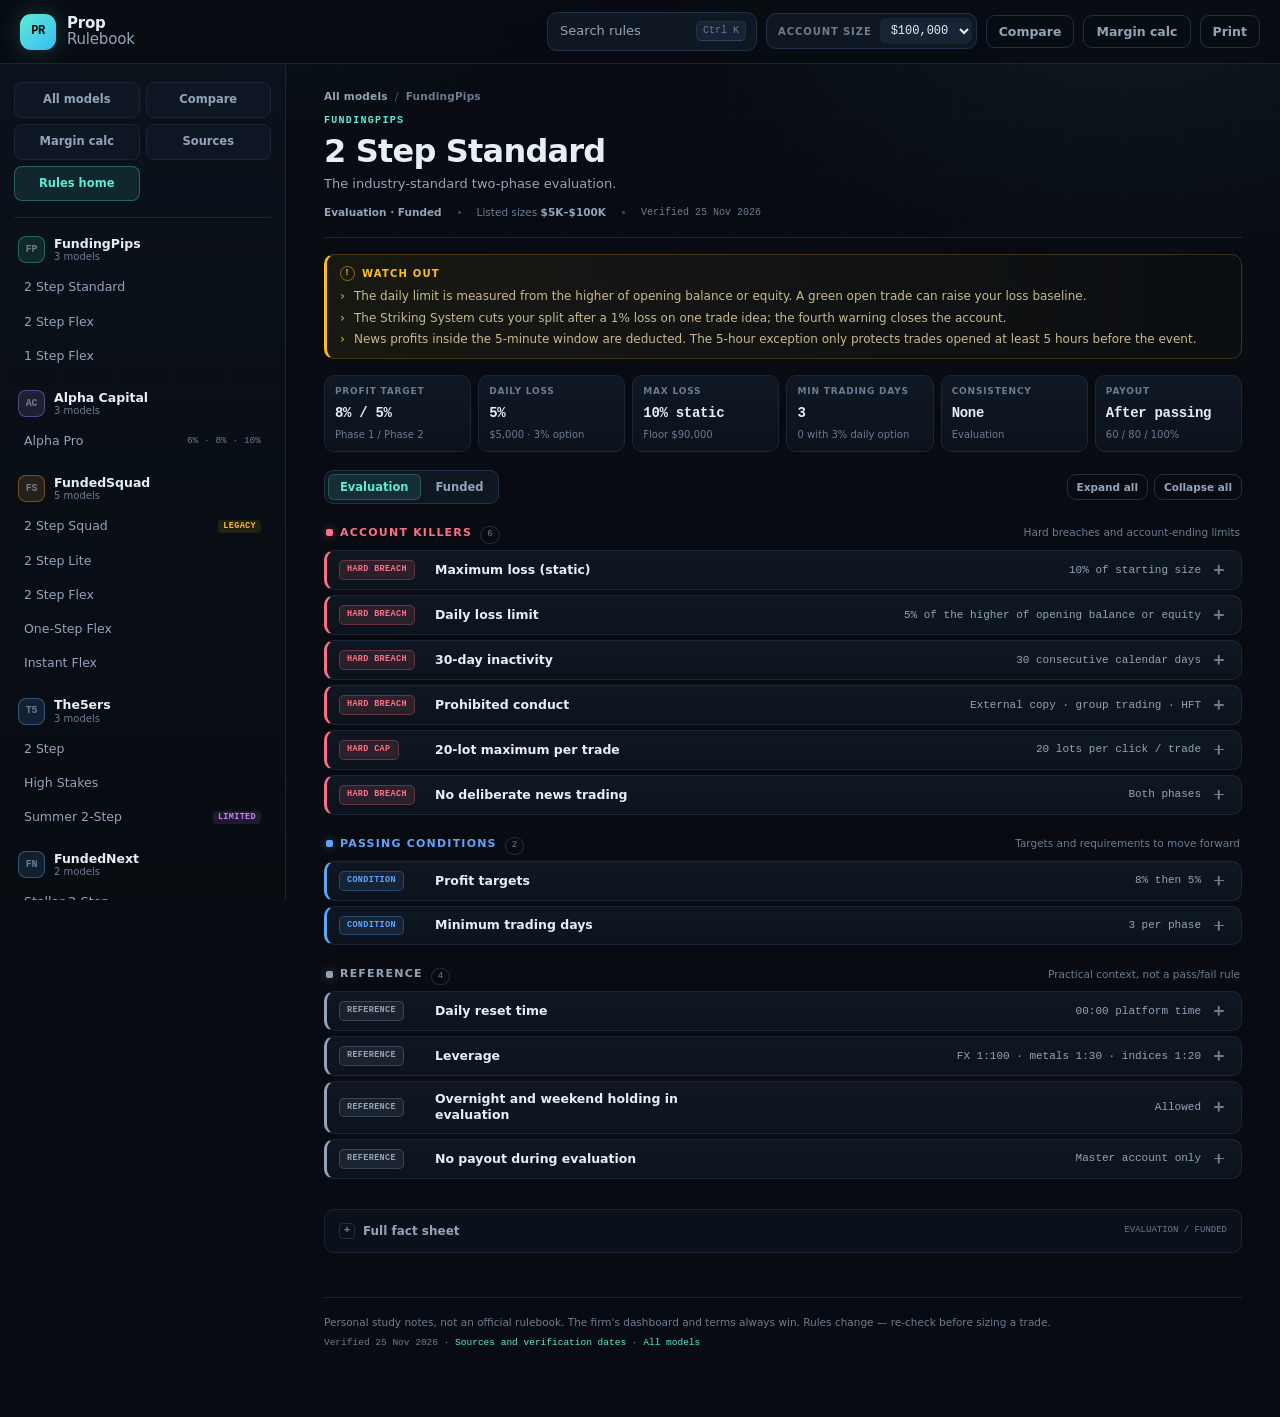
==== index.html @ b7748e19 "Refresh Prop Rulebook to $100K/$200K with execution guardrails" ====
<!DOCTYPE html>
<html lang="en">
<head>
  <meta charset="UTF-8">
  <meta name="viewport" content="width=device-width, initial-scale=1.0">
  <meta name="description" content="Prop Rulebook — a personal, source-linked summary of the rules that matter for $100K and $200K accounts at FundedNext, GOAT Funded, The5ers, Funded Elite, FundingPips, Alpha Capital, FundedSquad and AquaFunded.">
  <meta name="color-scheme" content="dark">
  <meta name="theme-color" content="#080c12">
  <title>Prop Rulebook</title>
  <link rel="stylesheet" href="styles.css">
</head>
<body>
  <a class="skip-link" href="#view">Skip to content</a>

  <header class="topbar">
    <a class="brand" href="#/" aria-label="Prop Rulebook — rules home">
      <span class="brand-mark" aria-hidden="true">PR</span>
      <span class="brand-text"><strong>Prop</strong><span>Rulebook</span></span>
    </a>

    <div class="topbar-actions">
      <button id="search-open" class="search-trigger" type="button" aria-label="Search all rules">
        <span class="search-trigger-label">Search rules</span>
        <kbd>Ctrl K</kbd>
      </button>

      <label class="size-picker" for="size-select">
        <span>Account size</span>
        <select id="size-select" aria-label="Example account size"></select>
      </label>

      <a class="btn btn-ghost compare-link" href="#/compare">Compare</a>
      <a class="btn btn-ghost calc-link" href="#/calc">Margin calc</a>
      <button id="print-btn" class="btn btn-ghost" type="button">Print</button>
      <button id="menu-btn" class="btn btn-icon menu-btn" type="button" aria-label="Open menu" aria-expanded="false" aria-controls="sidebar">☰</button>
    </div>
  </header>

  <div class="layout">
    <aside id="sidebar" class="sidebar" aria-label="Firms and models">
      <nav id="firm-nav" class="firm-nav"></nav>
      <div class="sidebar-footer">
        <p><strong>Personal notes.</strong> Not an official rulebook. Always confirm in your dashboard.</p>
        <p class="sidebar-meta">Verified <span data-verified>25 Nov 2026</span></p>
        <a href="#/sources">Sources &amp; verification dates →</a>
      </div>
    </aside>
    <div id="sidebar-backdrop" class="sidebar-backdrop" hidden></div>

    <main id="view" class="view" tabindex="-1">
      <noscript>
        <div class="notice">This site needs JavaScript to switch between rule pages. The data is in <code>data/</code> if you prefer to read it directly.</div>
      </noscript>
    </main>
  </div>

  <div id="search-overlay" class="search-overlay" hidden>
    <div class="search-panel" role="dialog" aria-modal="true" aria-labelledby="search-title">
      <div class="search-head">
        <div>
          <p class="eyebrow">Everything, one search</p>
          <h2 id="search-title">Search rules</h2>
        </div>
        <button id="search-close" class="btn btn-icon" type="button" aria-label="Close search">×</button>
      </div>
      <input id="search-input" class="search-input" type="search" placeholder="Try “news”, “daily loss”, “consistency”…" autocomplete="off" spellcheck="false">
      <div id="search-results" class="search-results" aria-live="polite"></div>
      <div class="search-foot">
        <span><kbd>↑</kbd><kbd>↓</kbd> move</span>
        <span><kbd>Enter</kbd> open</span>
        <span><kbd>Esc</kbd> close</span>
      </div>
    </div>
  </div>

  <div id="toast" class="toast" role="status" aria-live="polite"></div>

  <script src="data/core.js"></script>
  <script src="data/fundingpips.js"></script>
  <script src="data/alpha.js"></script>
  <script src="data/fundedsquad.js"></script>
  <script src="data/the5ers.js"></script>
  <script src="data/fundednext.js"></script>
  <script src="data/goatfunded.js"></script>
  <script src="data/fundedelite.js"></script>
  <script src="data/aquafunded.js"></script>
  <script src="data/rules.js"></script>
  <script src="app.js"></script>
</body>
</html>
---- styles.css ----
/* Prop Rulebook — dark trading-dashboard styling.
   No external fonts or assets; works from file://. */

:root {
  color-scheme: dark;
  --bg: #080c12;
  --bg-soft: #0b111a;
  --panel: #0f1723;
  --panel-2: #131d2c;
  --panel-3: #182436;
  --line: #223147;
  --line-soft: #1a2637;
  --text: #e7eef8;
  --muted: #93a4ba;
  --dim: #6b7c93;
  --accent: #5eead4;
  --accent-2: #38bdf8;
  --accent-soft: rgba(94, 234, 212, 0.1);
  --red: #fb7185;
  --red-soft: rgba(251, 113, 133, 0.12);
  --amber: #fbbf24;
  --amber-soft: rgba(251, 191, 36, 0.1);
  --blue: #60a5fa;
  --blue-soft: rgba(96, 165, 250, 0.11);
  --purple: #c084fc;
  --purple-soft: rgba(192, 132, 252, 0.12);
  --slate: #94a3b8;
  --slate-soft: rgba(148, 163, 184, 0.1);
  --radius: 14px;
  --radius-sm: 9px;
  --shadow: 0 18px 44px rgba(0, 0, 0, 0.38);
  --sidebar-w: 286px;
  --topbar-h: 64px;
  --mono: ui-monospace, SFMono-Regular, "SF Mono", Menlo, Consolas, "Liberation Mono", monospace;
  --sans: ui-sans-serif, system-ui, -apple-system, BlinkMacSystemFont, "Segoe UI", Roboto, "Helvetica Neue", Arial, sans-serif;
}

*,
*::before,
*::after {
  box-sizing: border-box;
}

html {
  scroll-behavior: smooth;
  scroll-padding-top: calc(var(--topbar-h) + 18px);
}

body {
  margin: 0;
  min-height: 100vh;
  background:
    radial-gradient(900px 500px at 12% -10%, rgba(56, 189, 248, 0.08), transparent 60%),
    radial-gradient(800px 460px at 88% 0%, rgba(94, 234, 212, 0.06), transparent 58%),
    var(--bg);
  color: var(--text);
  font-family: var(--sans);
  font-size: 15px;
  line-height: 1.55;
  -webkit-font-smoothing: antialiased;
  text-rendering: optimizeLegibility;
}

body::before {
  content: "";
  position: fixed;
  inset: 0;
  z-index: -1;
  pointer-events: none;
  background-image:
    linear-gradient(rgba(148, 163, 184, 0.035) 1px, transparent 1px),
    linear-gradient(90deg, rgba(148, 163, 184, 0.035) 1px, transparent 1px);
  background-size: 56px 56px;
  mask-image: linear-gradient(to bottom, rgba(0, 0, 0, 0.8), transparent 70%);
}

body.nav-open,
body.search-open {
  overflow: hidden;
}

a {
  color: var(--accent);
  text-decoration: none;
}

a:hover {
  text-decoration: underline;
  text-underline-offset: 3px;
}

button,
input,
select {
  font: inherit;
  color: inherit;
}

button {
  cursor: pointer;
}

button:disabled {
  cursor: not-allowed;
  opacity: 0.5;
}

:focus-visible {
  outline: 2px solid var(--accent);
  outline-offset: 2px;
}

::selection {
  background: rgba(94, 234, 212, 0.28);
  color: #fff;
}

[hidden] {
  display: none !important;
}

.skip-link {
  position: fixed;
  top: 10px;
  left: 10px;
  z-index: 200;
  padding: 8px 12px;
  border-radius: 8px;
  background: var(--accent);
  color: #04110f;
  font-weight: 700;
  transform: translateY(-150%);
  transition: transform 0.15s ease;
}

.skip-link:focus {
  transform: translateY(0);
}

/* ------------------------------------------------------------------ */
/* Top bar                                                             */
/* ------------------------------------------------------------------ */

.topbar {
  position: sticky;
  top: 0;
  z-index: 50;
  display: flex;
  align-items: center;
  justify-content: space-between;
  gap: 18px;
  min-height: var(--topbar-h);
  padding: 10px 20px;
  border-bottom: 1px solid var(--line-soft);
  background: rgba(8, 12, 18, 0.86);
  backdrop-filter: blur(16px);
}

.brand {
  display: inline-flex;
  align-items: center;
  gap: 11px;
  color: var(--text);
  text-decoration: none;
  flex: 0 0 auto;
}

.brand:hover {
  text-decoration: none;
}

.brand-mark {
  display: grid;
  place-items: center;
  width: 36px;
  height: 36px;
  border-radius: 11px;
  background: linear-gradient(135deg, var(--accent), var(--accent-2));
  color: #04110f;
  font-family: var(--mono);
  font-size: 12px;
  font-weight: 800;
  letter-spacing: -0.5px;
  box-shadow: 0 0 24px rgba(94, 234, 212, 0.22);
}

.brand-text {
  display: flex;
  flex-direction: column;
  line-height: 1.05;
  font-size: 15px;
  letter-spacing: -0.2px;
}

.brand-text strong {
  font-weight: 750;
}

.brand-text span {
  color: var(--muted);
  font-weight: 500;
}

.topbar-actions {
  display: flex;
  align-items: center;
  justify-content: flex-end;
  gap: 9px;
  min-width: 0;
}

.search-trigger {
  display: inline-flex;
  align-items: center;
  gap: 22px;
  min-width: 210px;
  padding: 8px 10px 8px 12px;
  border: 1px solid var(--line);
  border-radius: 10px;
  background: var(--panel);
  color: var(--muted);
  font-size: 13px;
  text-align: left;
  transition: border-color 0.15s ease, background 0.15s ease;
}

.search-trigger:hover {
  border-color: #31445f;
  background: var(--panel-2);
}

.search-trigger-label {
  flex: 1;
}

kbd {
  display: inline-block;
  padding: 2px 6px;
  border: 1px solid var(--line);
  border-bottom-color: #30425a;
  border-radius: 5px;
  background: var(--panel-3);
  color: var(--dim);
  font-family: var(--mono);
  font-size: 10px;
  line-height: 1.4;
  white-space: nowrap;
}

.size-picker {
  display: inline-flex;
  align-items: center;
  gap: 8px;
  padding: 4px 4px 4px 11px;
  border: 1px solid var(--line);
  border-radius: 10px;
  background: var(--panel);
}

.size-picker > span {
  color: var(--dim);
  font-size: 10px;
  font-weight: 650;
  letter-spacing: 0.09em;
  text-transform: uppercase;
  white-space: nowrap;
}

.size-picker select {
  min-width: 92px;
  padding: 5px 7px;
  border: 0;
  border-radius: 7px;
  background: var(--panel-3);
  color: var(--text);
  font-family: var(--mono);
  font-size: 12px;
  cursor: pointer;
}

.size-picker select:focus-visible {
  outline-offset: 1px;
}

.btn {
  display: inline-flex;
  align-items: center;
  justify-content: center;
  gap: 6px;
  padding: 8px 12px;
  border: 1px solid transparent;
  border-radius: 9px;
  background: var(--panel-3);
  color: var(--text);
  font-size: 12.5px;
  font-weight: 600;
  line-height: 1.2;
  text-decoration: none;
  transition: background 0.15s ease, border-color 0.15s ease, color 0.15s ease;
}

.btn:hover {
  background: #1e2c40;
  text-decoration: none;
}

.btn-ghost {
  border-color: var(--line);
  background: transparent;
  color: var(--muted);
}

.btn-ghost:hover {
  border-color: #31445f;
  background: var(--panel);
  color: var(--text);
}

.btn-icon {
  width: 34px;
  height: 34px;
  padding: 0;
  border-color: var(--line);
  background: transparent;
  color: var(--muted);
  font-size: 18px;
}

.btn-icon:hover {
  background: var(--panel);
  color: var(--text);
}

.menu-btn {
  display: none;
}

/* ------------------------------------------------------------------ */
/* Layout and sidebar                                                  */
/* ------------------------------------------------------------------ */

.layout {
  display: grid;
  grid-template-columns: var(--sidebar-w) minmax(0, 1fr);
  align-items: start;
}

.sidebar {
  position: sticky;
  top: var(--topbar-h);
  height: calc(100vh - var(--topbar-h));
  overflow-y: auto;
  padding: 18px 14px 26px;
  border-right: 1px solid var(--line-soft);
  background: linear-gradient(180deg, rgba(13, 20, 30, 0.75), rgba(8, 12, 18, 0.4));
  scrollbar-width: thin;
  scrollbar-color: #2a3a50 transparent;
}

.sidebar::-webkit-scrollbar {
  width: 8px;
}

.sidebar::-webkit-scrollbar-thumb {
  border-radius: 8px;
  background: #2a3a50;
}

.firm-nav {
  display: flex;
  flex-direction: column;
  gap: 18px;
}

.nav-secondary {
  display: grid;
  grid-template-columns: 1fr 1fr;
  gap: 6px;
  padding-bottom: 16px;
  border-bottom: 1px solid var(--line-soft);
}

.nav-secondary a {
  padding: 8px 9px;
  border: 1px solid var(--line-soft);
  border-radius: 8px;
  background: rgba(19, 29, 44, 0.55);
  color: var(--muted);
  font-size: 11.5px;
  font-weight: 600;
  text-align: center;
  text-decoration: none;
}

.nav-secondary a:hover,
.nav-secondary a.is-active {
  border-color: rgba(94, 234, 212, 0.3);
  background: var(--accent-soft);
  color: var(--accent);
}

.nav-firm-head {
  display: flex;
  align-items: center;
  gap: 9px;
  padding: 0 4px 8px;
}

.nav-firm-mark {
  display: grid;
  place-items: center;
  width: 27px;
  height: 27px;
  border: 1px solid color-mix(in srgb, var(--firm) 40%, transparent);
  border-radius: 8px;
  background: color-mix(in srgb, var(--firm) 13%, transparent);
  color: var(--firm);
  font-family: var(--mono);
  font-size: 9px;
  font-weight: 800;
  letter-spacing: -0.3px;
  flex: 0 0 auto;
}

.nav-firm-head > div {
  display: flex;
  flex-direction: column;
  min-width: 0;
  line-height: 1.15;
}

.nav-firm-head strong {
  font-size: 12.5px;
  font-weight: 700;
}

.nav-firm-head span {
  color: var(--dim);
  font-size: 10px;
}

.nav-models {
  display: flex;
  flex-direction: column;
  gap: 2px;
}

.nav-model {
  display: flex;
  align-items: center;
  justify-content: space-between;
  gap: 8px;
  padding: 7px 9px;
  border: 1px solid transparent;
  border-radius: 8px;
  color: var(--muted);
  font-size: 12.5px;
  line-height: 1.3;
  text-decoration: none;
}

.nav-model:hover {
  background: rgba(24, 36, 54, 0.65);
  color: var(--text);
  text-decoration: none;
}

.nav-model.is-active {
  border-color: rgba(94, 234, 212, 0.24);
  background: linear-gradient(90deg, rgba(94, 234, 212, 0.13), rgba(94, 234, 212, 0.03));
  color: var(--accent);
  font-weight: 650;
}

.nav-model-label {
  min-width: 0;
  overflow: hidden;
  text-overflow: ellipsis;
  white-space: nowrap;
}

.nav-model-meta {
  color: var(--dim);
  font-family: var(--mono);
  font-size: 9.5px;
  white-space: nowrap;
}

.nav-model.is-active .nav-model-meta {
  color: rgba(94, 234, 212, 0.65);
}

.nav-badge {
  display: inline-block;
  padding: 1px 5px;
  border-radius: 4px;
  background: var(--purple-soft);
  color: var(--purple);
  font-size: 8.5px;
  font-weight: 700;
  letter-spacing: 0.04em;
  text-transform: uppercase;
  vertical-align: 1px;
}

.nav-badge.is-legacy {
  background: var(--amber-soft);
  color: var(--amber);
}

.sidebar-footer {
  margin-top: 24px;
  padding: 14px 4px 0;
  border-top: 1px solid var(--line-soft);
  color: var(--dim);
  font-size: 10.5px;
  line-height: 1.5;
}

.sidebar-footer p {
  margin: 0 0 9px;
}

.sidebar-footer strong {
  color: var(--muted);
}

.sidebar-footer a {
  color: var(--accent);
  font-size: 10.5px;
}

.sidebar-meta {
  font-family: var(--mono);
  font-size: 9.5px;
  color: #5c6c82;
}

.sidebar-backdrop {
  position: fixed;
  inset: 0;
  z-index: 70;
  background: rgba(3, 6, 10, 0.66);
  backdrop-filter: blur(3px);
}

/* ------------------------------------------------------------------ */
/* Main view                                                           */
/* ------------------------------------------------------------------ */

.view {
  min-width: 0;
  max-width: 1200px;
  margin: 0 auto;
  padding: 24px 30px 60px;
}

.page-head {
  position: relative;
  padding-bottom: 16px;
  border-bottom: 1px solid var(--line-soft);
}

.crumbs {
  display: flex;
  align-items: center;
  gap: 7px;
  margin-bottom: 9px;
  color: var(--dim);
  font-size: 10.5px;
  font-weight: 600;
  letter-spacing: 0.02em;
}

.crumbs a {
  color: var(--muted);
}

.crumbs a:hover {
  color: var(--accent);
}

.crumbs .sep {
  color: #3d4e64;
}

.eyebrow {
  margin: 0 0 5px;
  color: var(--accent);
  font-family: var(--mono);
  font-size: 10px;
  font-weight: 700;
  letter-spacing: 0.13em;
  text-transform: uppercase;
}

.title-row {
  display: flex;
  align-items: flex-start;
  justify-content: space-between;
  gap: 20px;
}

.page-head h1 {
  margin: 0;
  font-size: clamp(24px, 2.7vw, 32px);
  font-weight: 760;
  letter-spacing: -0.8px;
  line-height: 1.08;
}

.tagline {
  max-width: 70ch;
  margin: 6px 0 0;
  color: var(--muted);
  font-size: 13px;
}

.badges {
  display: flex;
  flex-wrap: wrap;
  justify-content: flex-end;
  gap: 6px;
  padding-top: 6px;
}

.badge {
  display: inline-flex;
  align-items: center;
  gap: 4px;
  padding: 4px 8px;
  border: 1px solid var(--line);
  border-radius: 999px;
  background: var(--panel);
  color: var(--muted);
  font-family: var(--mono);
  font-size: 9.5px;
  font-weight: 700;
  letter-spacing: 0.06em;
  text-transform: uppercase;
  white-space: nowrap;
}

.badge-legacy {
  border-color: rgba(251, 191, 36, 0.3);
  background: var(--amber-soft);
  color: var(--amber);
}

.badge-limited {
  border-color: rgba(192, 132, 252, 0.32);
  background: var(--purple-soft);
  color: var(--purple);
}

.badge-date {
  border-color: rgba(96, 165, 250, 0.32);
  background: var(--blue-soft);
  color: var(--blue);
}

.meta-line {
  display: flex;
  flex-wrap: wrap;
  align-items: center;
  gap: 8px 16px;
  margin-top: 10px;
  color: var(--dim);
  font-size: 10.5px;
}

.meta-line strong {
  color: var(--muted);
  font-weight: 600;
}

.meta-line .dot {
  width: 3px;
  height: 3px;
  border-radius: 50%;
  background: #3d4e64;
}

.meta-line .verified {
  font-family: var(--mono);
  font-size: 10px;
}

.variants {
  display: flex;
  flex-wrap: wrap;
  align-items: center;
  gap: 6px;
  margin-top: 16px;
}

.variants-label {
  margin-right: 3px;
  color: var(--dim);
  font-size: 10px;
  font-weight: 650;
  letter-spacing: 0.08em;
  text-transform: uppercase;
}

.variant-tab {
  padding: 5px 11px;
  border: 1px solid var(--line);
  border-radius: 7px;
  background: var(--panel);
  color: var(--muted);
  font-family: var(--mono);
  font-size: 11px;
  font-weight: 700;
  text-decoration: none;
}

.variant-tab:hover {
  border-color: #31445f;
  color: var(--text);
  text-decoration: none;
}

.variant-tab.is-active {
  border-color: rgba(94, 234, 212, 0.4);
  background: var(--accent-soft);
  color: var(--accent);
}

.notice {
  margin: 16px 0 0;
  padding: 10px 13px;
  border: 1px solid var(--line);
  border-left: 3px solid var(--accent-2);
  border-radius: 8px;
  background: rgba(56, 189, 248, 0.06);
  color: var(--muted);
  font-size: 12px;
}

.notice-warn {
  border-left-color: var(--amber);
  background: rgba(251, 191, 36, 0.06);
}

.notice strong {
  color: var(--text);
}

/* Watch-out panel */

.watchout {
  margin: 16px 0 0;
  padding: 11px 13px 10px;
  border: 1px solid rgba(251, 191, 36, 0.18);
  border-left: 3px solid var(--amber);
  border-radius: 10px;
  background: linear-gradient(90deg, rgba(251, 191, 36, 0.07), rgba(251, 191, 36, 0.015));
}

.watchout h2 {
  display: flex;
  align-items: center;
  gap: 7px;
  margin: 0 0 7px;
  color: var(--amber);
  font-size: 10px;
  font-weight: 750;
  letter-spacing: 0.12em;
  text-transform: uppercase;
}

.watchout h2::before {
  content: "!";
  display: grid;
  place-items: center;
  width: 15px;
  height: 15px;
  border: 1px solid rgba(251, 191, 36, 0.5);
  border-radius: 50%;
  font-family: var(--mono);
  font-size: 9px;
}

.watchout ul {
  display: grid;
  gap: 4px;
  margin: 0;
  padding: 0;
  list-style: none;
}

.watchout li {
  position: relative;
  padding-left: 14px;
  color: #c8b98f;
  font-size: 12px;
  line-height: 1.45;
}

.watchout li::before {
  content: "›";
  position: absolute;
  left: 0;
  color: rgba(251, 191, 36, 0.7);
  font-weight: 700;
}

/* Snapshot */

.snapshot {
  display: grid;
  grid-template-columns: repeat(6, minmax(0, 1fr));
  gap: 7px;
  margin: 16px 0 0;
}

.stat {
  min-width: 0;
  padding: 9px 10px;
  border: 1px solid var(--line-soft);
  border-radius: 10px;
  background: linear-gradient(180deg, rgba(19, 29, 44, 0.72), rgba(15, 23, 35, 0.62));
}

.stat-label {
  display: block;
  margin-bottom: 4px;
  color: var(--dim);
  font-size: 9px;
  font-weight: 700;
  letter-spacing: 0.09em;
  text-transform: uppercase;
}

.stat-value {
  display: block;
  overflow: hidden;
  color: var(--text);
  font-family: var(--mono);
  font-size: 14px;
  font-weight: 700;
  letter-spacing: -0.3px;
  text-overflow: ellipsis;
  white-space: nowrap;
}

.stat-sub {
  display: block;
  margin-top: 3px;
  overflow: hidden;
  color: var(--dim);
  font-size: 10px;
  line-height: 1.35;
  text-overflow: ellipsis;
  white-space: nowrap;
}

/* Toolbar and rules */

.toolbar {
  display: flex;
  flex-wrap: wrap;
  align-items: center;
  justify-content: space-between;
  gap: 10px;
  margin: 18px 0 2px;
}

.segmented {
  display: inline-flex;
  gap: 3px;
  padding: 3px;
  border: 1px solid var(--line);
  border-radius: 9px;
  background: var(--panel);
}

.segmented button {
  padding: 6px 12px;
  border: 0;
  border-radius: 6px;
  background: transparent;
  color: var(--muted);
  font-size: 11.5px;
  font-weight: 650;
  line-height: 1.3;
}

.segmented button:hover {
  color: var(--text);
}

.segmented button.is-active {
  background: var(--accent-soft);
  color: var(--accent);
  box-shadow: inset 0 0 0 1px rgba(94, 234, 212, 0.22);
}

.toolbar-actions {
  display: flex;
  align-items: center;
  gap: 6px;
}

.toolbar-actions .btn {
  padding: 6px 9px;
  font-size: 10.5px;
}

.rule-section {
  margin-top: 20px;
}

.section-head {
  display: flex;
  align-items: baseline;
  gap: 8px;
  margin-bottom: 6px;
  padding: 0 2px;
}

.section-head h2 {
  display: flex;
  align-items: center;
  gap: 7px;
  margin: 0;
  font-size: 11px;
  font-weight: 750;
  letter-spacing: 0.11em;
  text-transform: uppercase;
}

.section-head h2::before {
  content: "";
  width: 7px;
  height: 7px;
  border-radius: 2px;
  background: var(--section-color, var(--slate));
  box-shadow: 0 0 10px color-mix(in srgb, var(--section-color, var(--slate)) 45%, transparent);
}

.rule-section[data-group="killer"] {
  --section-color: var(--red);
}

.rule-section[data-group="blocker"] {
  --section-color: var(--amber);
}

.rule-section[data-group="pass"] {
  --section-color: var(--blue);
}

.rule-section[data-group="ref"] {
  --section-color: var(--slate);
}

.section-head h2 {
  color: var(--section-color, var(--slate));
}

.section-count {
  padding: 1px 6px;
  border: 1px solid var(--line);
  border-radius: 999px;
  color: var(--dim);
  font-family: var(--mono);
  font-size: 9px;
}

.section-note {
  margin: 0 0 0 auto;
  color: var(--dim);
  font-size: 10.5px;
}

.rules {
  display: grid;
  gap: 5px;
}

.rule {
  --sev: var(--slate);
  --sev-soft: var(--slate-soft);
  position: relative;
  scroll-margin-top: calc(var(--topbar-h) + 16px);
  border: 1px solid var(--line-soft);
  border-left: 3px solid var(--sev);
  border-radius: 10px;
  background: linear-gradient(180deg, rgba(16, 24, 36, 0.92), rgba(13, 20, 30, 0.9));
  overflow: hidden;
  transition: border-color 0.15s ease, background 0.15s ease;
}

.rule:hover {
  border-color: #2a3a50;
  border-left-color: var(--sev);
}

.rule.is-open {
  border-color: #2c3d55;
  background: var(--panel-2);
  box-shadow: 0 8px 26px rgba(0, 0, 0, 0.22);
}

.rule[data-sev="hard"] {
  --sev: var(--red);
  --sev-soft: var(--red-soft);
}

.rule[data-sev="soft"] {
  --sev: var(--amber);
  --sev-soft: var(--amber-soft);
}

.rule[data-sev="cond"] {
  --sev: var(--blue);
  --sev-soft: var(--blue-soft);
}

.rule[data-sev="limited"] {
  --sev: var(--purple);
  --sev-soft: var(--purple-soft);
}

.rule-head {
  display: grid;
  grid-template-columns: minmax(86px, auto) minmax(120px, 0.85fr) minmax(0, 1.5fr) 18px;
  align-items: center;
  gap: 10px;
  width: 100%;
  padding: 9px 12px;
  border: 0;
  background: transparent;
  text-align: left;
}

.rule-head:hover {
  background: rgba(255, 255, 255, 0.012);
}

.rule-severity {
  justify-self: start;
  padding: 3px 7px;
  border: 1px solid color-mix(in srgb, var(--sev) 28%, transparent);
  border-radius: 5px;
  background: var(--sev-soft);
  color: var(--sev);
  font-family: var(--mono);
  font-size: 8.5px;
  font-weight: 700;
  letter-spacing: 0.04em;
  line-height: 1.4;
  text-transform: uppercase;
  white-space: nowrap;
}

.rule-title {
  color: var(--text);
  font-size: 12.5px;
  font-weight: 620;
  line-height: 1.3;
}

.rule-value {
  color: var(--muted);
  font-family: var(--mono);
  font-size: 11px;
  line-height: 1.35;
  text-align: right;
}

.rule-chev {
  position: relative;
  width: 16px;
  height: 16px;
  color: var(--dim);
}

.rule-chev::before,
.rule-chev::after {
  content: "";
  position: absolute;
  top: 7px;
  left: 3px;
  width: 10px;
  height: 1.5px;
  border-radius: 2px;
  background: currentColor;
  transition: transform 0.16s ease;
}

.rule-chev::after {
  transform: rotate(90deg);
}

.rule.is-open .rule-chev::after {
  transform: rotate(0deg);
}

.rule.is-open .rule-chev {
  color: var(--accent);
}

.rule-body {
  display: none;
  padding: 0 13px 13px;
}

.rule.is-open .rule-body {
  display: block;
}

.rule-body > p {
  margin: 0 0 9px;
  color: #b9c6d8;
  font-size: 12px;
  line-height: 1.55;
}

.rule-grid {
  display: grid;
  grid-template-columns: 1fr 1fr;
  gap: 7px;
}

.detail {
  padding: 8px 10px;
  border: 1px solid var(--line-soft);
  border-radius: 7px;
  background: rgba(8, 12, 18, 0.35);
}

.detail-wide {
  grid-column: 1 / -1;
}

.detail > span {
  display: block;
  margin-bottom: 3px;
  color: var(--dim);
  font-size: 8.5px;
  font-weight: 750;
  letter-spacing: 0.1em;
  text-transform: uppercase;
}

.detail p {
  margin: 0;
  color: var(--muted);
  font-size: 11px;
  line-height: 1.5;
}

.detail code {
  font-family: var(--mono);
  font-size: 10.5px;
}

.rule-foot {
  display: flex;
  flex-wrap: wrap;
  align-items: center;
  justify-content: space-between;
  gap: 6px 14px;
  margin-top: 8px;
  padding-top: 8px;
  border-top: 1px dashed var(--line-soft);
  color: var(--dim);
  font-size: 9.5px;
}

.rule-foot a {
  color: var(--accent-2);
  font-size: 10px;
}

.rule-foot .verified {
  font-family: var(--mono);
  font-size: 9px;
}

.rule-flag {
  display: inline-block;
  margin-left: 5px;
  padding: 1px 5px;
  border: 1px solid rgba(96, 165, 250, 0.3);
  border-radius: 4px;
  background: var(--blue-soft);
  color: var(--blue);
  font-family: var(--mono);
  font-size: 8px;
  font-weight: 700;
  letter-spacing: 0.04em;
  text-transform: uppercase;
  vertical-align: 1px;
  white-space: nowrap;
}

/* Facts */

.facts {
  margin-top: 30px;
  border: 1px solid var(--line-soft);
  border-radius: 10px;
  background: rgba(15, 23, 35, 0.55);
}

.facts summary {
  display: flex;
  align-items: center;
  gap: 8px;
  padding: 12px 14px;
  color: var(--muted);
  font-size: 12px;
  font-weight: 650;
  cursor: pointer;
  list-style: none;
}

.facts summary::-webkit-details-marker {
  display: none;
}

.facts summary::before {
  content: "+";
  display: grid;
  place-items: center;
  width: 16px;
  height: 16px;
  border: 1px solid var(--line);
  border-radius: 4px;
  color: var(--dim);
  font-family: var(--mono);
  font-size: 11px;
  line-height: 1;
}

.facts[open] summary::before {
  content: "−";
}

.facts summary span {
  margin-left: auto;
  color: var(--dim);
  font-family: var(--mono);
  font-size: 9px;
  font-weight: 400;
  text-transform: uppercase;
}

.facts-body {
  padding: 0 14px 14px;
}

.facts-table {
  width: 100%;
  border-collapse: collapse;
  font-size: 11.5px;
}

.facts-table + h3 {
  margin-top: 16px;
}

.facts-table h3,
.facts-body h3 {
  margin: 16px 0 6px;
  color: var(--dim);
  font-size: 9px;
  font-weight: 750;
  letter-spacing: 0.1em;
  text-transform: uppercase;
}

.facts-table td {
  padding: 6px 8px;
  border-bottom: 1px solid var(--line-soft);
  vertical-align: top;
}

.facts-table td:first-child {
  width: 38%;
  color: var(--dim);
}

.facts-table td:last-child {
  color: var(--muted);
  font-family: var(--mono);
  font-size: 10.5px;
}

.facts-table tr:last-child td {
  border-bottom: 0;
}

/* Footer */

.site-foot {
  margin-top: 44px;
  padding-top: 16px;
  border-top: 1px solid var(--line-soft);
  color: var(--dim);
  font-size: 10.5px;
  line-height: 1.55;
}

.site-foot p {
  margin: 0 0 6px;
}

.site-foot strong {
  color: var(--muted);
}

.site-foot .foot-meta {
  font-family: var(--mono);
  font-size: 9.5px;
}

/* ------------------------------------------------------------------ */
/* Model index                                                         */
/* ------------------------------------------------------------------ */

.index-head {
  padding-bottom: 18px;
  border-bottom: 1px solid var(--line-soft);
}

.index-head h1 {
  margin: 0;
  font-size: clamp(26px, 3vw, 34px);
  font-weight: 760;
  letter-spacing: -0.7px;
}

.index-head p {
  max-width: 75ch;
  margin: 8px 0 0;
  color: var(--muted);
  font-size: 13.5px;
}

.index-firms {
  display: grid;
  gap: 26px;
  margin-top: 26px;
}

.index-firm {
  min-width: 0;
}

.index-firm-head {
  display: flex;
  align-items: center;
  gap: 10px;
  margin-bottom: 10px;
}

.index-firm-head .nav-firm-mark {
  width: 30px;
  height: 30px;
}

.index-firm-head h2 {
  margin: 0;
  font-size: 15px;
  font-weight: 700;
  letter-spacing: -0.2px;
}

.index-firm-head p {
  margin: 0;
  color: var(--dim);
  font-size: 11px;
}

.model-grid {
  display: grid;
  grid-template-columns: repeat(2, minmax(0, 1fr));
  gap: 8px;
}

.model-card {
  display: flex;
  flex-direction: column;
  gap: 8px;
  min-width: 0;
  padding: 14px 15px;
  border: 1px solid var(--line-soft);
  border-radius: 11px;
  background: linear-gradient(180deg, rgba(19, 29, 44, 0.68), rgba(13, 20, 30, 0.62));
  color: var(--text);
  transition: border-color 0.15s ease, background 0.15s ease, transform 0.15s ease;
}

.model-card:hover {
  border-color: #31445f;
  background: var(--panel-2);
  transform: translateY(-1px);
}

.model-card-link {
  display: flex;
  flex-direction: column;
  gap: 8px;
  min-width: 0;
  color: var(--text);
  text-decoration: none;
}

.model-card-link:hover {
  text-decoration: none;
}

.model-card-top {
  display: flex;
  align-items: flex-start;
  justify-content: space-between;
  gap: 10px;
}

.model-card h3 {
  margin: 0;
  font-size: 14px;
  font-weight: 680;
  letter-spacing: -0.2px;
}

.model-card .model-card-badges {
  display: flex;
  flex-wrap: wrap;
  gap: 4px;
  justify-content: flex-end;
}

.model-card .badge {
  padding: 2px 6px;
  font-size: 8px;
}

.model-card p {
  margin: 0;
  color: var(--muted);
  font-size: 11.5px;
  line-height: 1.45;
}

.model-card-meta {
  display: flex;
  flex-wrap: wrap;
  gap: 4px 12px;
  color: var(--dim);
  font-family: var(--mono);
  font-size: 9.5px;
}

.model-card-meta span::before {
  content: "· ";
  color: #3d4e64;
}

.model-card-meta span:first-child::before {
  content: "";
}

.model-variants {
  display: flex;
  flex-wrap: wrap;
  align-items: center;
  gap: 5px;
  margin-top: 1px;
  color: var(--dim);
  font-size: 9.5px;
}

.model-variants a {
  padding: 2px 6px;
  border: 1px solid var(--line-soft);
  border-radius: 4px;
  color: var(--muted);
  font-family: var(--mono);
  font-size: 9px;
}

.model-variants a:hover {
  border-color: rgba(94, 234, 212, 0.3);
  color: var(--accent);
  text-decoration: none;
}

/* ------------------------------------------------------------------ */
/* Compare                                                             */
/* ------------------------------------------------------------------ */

.compare-head {
  display: flex;
  flex-wrap: wrap;
  align-items: flex-start;
  justify-content: space-between;
  gap: 16px;
  padding-bottom: 16px;
  border-bottom: 1px solid var(--line-soft);
}

.compare-head h1 {
  margin: 0;
  font-size: clamp(26px, 3vw, 34px);
  font-weight: 760;
  letter-spacing: -0.7px;
}

.compare-head p {
  max-width: 72ch;
  margin: 8px 0 0;
  color: var(--muted);
  font-size: 13px;
}

.compare-controls {
  display: flex;
  flex-wrap: wrap;
  align-items: center;
  justify-content: space-between;
  gap: 10px;
  margin: 18px 0 14px;
}

.compare-controls-left,
.compare-controls-right {
  display: flex;
  flex-wrap: wrap;
  align-items: center;
  gap: 8px;
}

.picker {
  position: relative;
}

.picker > summary {
  display: inline-flex;
  align-items: center;
  gap: 8px;
  padding: 7px 11px;
  border: 1px solid var(--line);
  border-radius: 8px;
  background: var(--panel);
  color: var(--muted);
  font-size: 11.5px;
  font-weight: 600;
  cursor: pointer;
  list-style: none;
}

.picker > summary::-webkit-details-marker {
  display: none;
}

.picker > summary::after {
  content: "▾";
  color: var(--dim);
  font-size: 9px;
}

.picker > summary span {
  color: var(--dim);
  font-family: var(--mono);
  font-size: 9px;
}

.picker[open] > summary {
  border-color: rgba(94, 234, 212, 0.32);
  color: var(--accent);
}

.picker-panel {
  position: absolute;
  top: calc(100% + 6px);
  left: 0;
  z-index: 20;
  width: min(440px, 88vw);
  max-height: 60vh;
  overflow-y: auto;
  padding: 12px;
  border: 1px solid var(--line);
  border-radius: 11px;
  background: var(--panel-2);
  box-shadow: var(--shadow);
}

.picker-firm {
  margin-bottom: 12px;
}

.picker-firm:last-child {
  margin-bottom: 0;
}

.picker-firm h3 {
  margin: 0 0 5px;
  color: var(--dim);
  font-size: 9px;
  font-weight: 750;
  letter-spacing: 0.1em;
  text-transform: uppercase;
}

.picker-option {
  display: flex;
  align-items: center;
  gap: 8px;
  padding: 5px 7px;
  border-radius: 6px;
  color: var(--muted);
  font-size: 11.5px;
  cursor: pointer;
}

.picker-option:hover {
  background: var(--panel-3);
  color: var(--text);
}

.picker-option input {
  width: 13px;
  height: 13px;
  accent-color: var(--accent);
  cursor: pointer;
}

.picker-option span {
  min-width: 0;
  overflow: hidden;
  text-overflow: ellipsis;
  white-space: nowrap;
}

.switch {
  display: inline-flex;
  align-items: center;
  gap: 7px;
  color: var(--muted);
  font-size: 11px;
  cursor: pointer;
  user-select: none;
}

.switch input {
  width: 13px;
  height: 13px;
  accent-color: var(--accent);
  cursor: pointer;
}

.compare-note {
  margin: 0 0 14px;
  color: var(--dim);
  font-size: 10.5px;
}

.compare-wrap {
  overflow-x: auto;
  border: 1px solid var(--line-soft);
  border-radius: 11px;
  background: rgba(15, 23, 35, 0.55);
  scrollbar-width: thin;
  scrollbar-color: #2a3a50 transparent;
}

.compare-table {
  width: 100%;
  min-width: 680px;
  border-collapse: separate;
  border-spacing: 0;
  font-size: 11.5px;
}

.compare-table th,
.compare-table td {
  padding: 9px 12px;
  border-bottom: 1px solid var(--line-soft);
  border-right: 1px solid var(--line-soft);
  vertical-align: top;
  text-align: left;
}

.compare-table th:last-child,
.compare-table td:last-child {
  border-right: 0;
}

.compare-table tbody tr:last-child th,
.compare-table tbody tr:last-child td {
  border-bottom: 0;
}

.compare-table thead th {
  position: sticky;
  top: 0;
  z-index: 2;
  background: #111b29;
  color: var(--text);
  font-size: 11px;
  font-weight: 700;
  line-height: 1.35;
}

.compare-table thead th:first-child {
  z-index: 3;
  color: var(--dim);
  font-size: 9px;
  font-weight: 750;
  letter-spacing: 0.1em;
  text-transform: uppercase;
}

.compare-table thead th .firm {
  display: block;
  margin-bottom: 2px;
  color: var(--dim);
  font-family: var(--mono);
  font-size: 8.5px;
  font-weight: 500;
  letter-spacing: 0.04em;
  text-transform: uppercase;
}

.compare-table tbody th {
  position: sticky;
  left: 0;
  z-index: 1;
  width: 178px;
  min-width: 178px;
  background: #0f1824;
  color: var(--dim);
  font-size: 10px;
  font-weight: 600;
}

.compare-table tbody td {
  min-width: 170px;
  color: var(--muted);
  font-family: var(--mono);
  font-size: 10.5px;
  line-height: 1.45;
  white-space: pre-line;
}

.compare-table tbody tr:hover td,
.compare-table tbody tr:hover th {
  background: rgba(24, 36, 54, 0.55);
}

.compare-table tbody tr:hover th {
  background: #142031;
}

.compare-table tbody tr.is-diff th {
  color: var(--accent);
}

.compare-table tbody tr.is-diff td {
  color: #c4d2e4;
}

.compare-table .cell-sev {
  display: inline-block;
  margin-right: 5px;
  padding: 1px 4px;
  border-radius: 3px;
  background: var(--slate-soft);
  color: var(--slate);
  font-family: var(--mono);
  font-size: 7.5px;
  font-weight: 700;
  letter-spacing: 0.04em;
  text-transform: uppercase;
  vertical-align: 1px;
}

.compare-table .cell-sev[data-sev="hard"] {
  background: var(--red-soft);
  color: var(--red);
}

.compare-table .cell-sev[data-sev="soft"] {
  background: var(--amber-soft);
  color: var(--amber);
}

.compare-table .cell-sev[data-sev="cond"] {
  background: var(--blue-soft);
  color: var(--blue);
}

.compare-table .cell-sev[data-sev="limited"] {
  background: var(--purple-soft);
  color: var(--purple);
}

.compare-section-title {
  margin: 26px 0 8px;
  color: var(--muted);
  font-size: 11px;
  font-weight: 750;
  letter-spacing: 0.1em;
  text-transform: uppercase;
}

.compare-empty {
  padding: 40px 20px;
  border: 1px dashed var(--line);
  border-radius: 11px;
  color: var(--muted);
  text-align: center;
  font-size: 12.5px;
}

/* ------------------------------------------------------------------ */
/* Sources                                                             */
/* ------------------------------------------------------------------ */

.source-group {
  margin-top: 26px;
}

.source-group h2 {
  display: flex;
  align-items: center;
  gap: 8px;
  margin: 0 0 8px;
  color: var(--text);
  font-size: 13px;
  font-weight: 700;
}

.source-list {
  display: grid;
  gap: 5px;
}

.source-item {
  display: flex;
  flex-wrap: wrap;
  align-items: baseline;
  justify-content: space-between;
  gap: 6px 16px;
  padding: 9px 12px;
  border: 1px solid var(--line-soft);
  border-radius: 8px;
  background: rgba(19, 29, 44, 0.45);
}

.source-item a {
  color: var(--accent-2);
  font-size: 11.5px;
  font-weight: 550;
}

.source-item .source-url {
  overflow: hidden;
  color: var(--dim);
  font-family: var(--mono);
  font-size: 9px;
  text-overflow: ellipsis;
  white-space: nowrap;
}

.source-note {
  max-width: 76ch;
  color: var(--muted);
  font-size: 12px;
  line-height: 1.6;
}

.source-note ul {
  margin: 8px 0 0;
  padding-left: 18px;
}

.source-note li {
  margin-bottom: 5px;
}

.legend {
  display: grid;
  gap: 6px;
  margin-top: 12px;
}

.legend-item {
  display: flex;
  align-items: baseline;
  gap: 9px;
  color: var(--muted);
  font-size: 11.5px;
}

.legend-item .badge {
  flex: 0 0 auto;
}

/* ------------------------------------------------------------------ */
/* Search overlay                                                      */
/* ------------------------------------------------------------------ */

.search-overlay {
  position: fixed;
  inset: 0;
  z-index: 120;
  display: flex;
  align-items: flex-start;
  justify-content: center;
  padding: 11vh 18px 30px;
  background: rgba(3, 6, 10, 0.72);
  backdrop-filter: blur(6px);
}

.search-panel {
  display: flex;
  flex-direction: column;
  width: min(760px, 94vw);
  max-height: min(78vh, 720px);
  border: 1px solid #2b3c53;
  border-radius: 15px;
  background: #0e1622;
  box-shadow: 0 30px 80px rgba(0, 0, 0, 0.55);
  overflow: hidden;
}

.search-head {
  display: flex;
  align-items: flex-start;
  justify-content: space-between;
  gap: 12px;
  padding: 16px 17px 0;
}

.search-head .eyebrow {
  margin-bottom: 2px;
}

.search-head h2 {
  margin: 0;
  font-size: 20px;
  font-weight: 720;
  letter-spacing: -0.4px;
}

.search-input {
  margin: 13px 17px 10px;
  padding: 12px 13px;
  border: 1px solid var(--line);
  border-radius: 9px;
  background: var(--panel-3);
  color: var(--text);
  font-size: 14px;
}

.search-input::placeholder {
  color: #64748b;
}

.search-input:focus {
  border-color: rgba(94, 234, 212, 0.45);
  outline: none;
  box-shadow: 0 0 0 3px rgba(94, 234, 212, 0.08);
}

.search-results {
  flex: 1;
  min-height: 120px;
  overflow-y: auto;
  padding: 2px 8px 8px;
  scrollbar-width: thin;
  scrollbar-color: #2a3a50 transparent;
}

.search-empty {
  padding: 28px 14px;
  color: var(--dim);
  font-size: 12px;
  text-align: center;
}

.search-result {
  display: flex;
  align-items: flex-start;
  gap: 11px;
  padding: 9px 10px;
  border: 1px solid transparent;
  border-radius: 8px;
  color: var(--text);
  text-decoration: none;
}

.search-result:hover,
.search-result.is-active {
  border-color: rgba(94, 234, 212, 0.18);
  background: rgba(94, 234, 212, 0.07);
  text-decoration: none;
}

.search-result-icon {
  display: grid;
  place-items: center;
  width: 24px;
  height: 24px;
  flex: 0 0 auto;
  border: 1px solid var(--line);
  border-radius: 6px;
  background: var(--panel-2);
  color: var(--dim);
  font-family: var(--mono);
  font-size: 8px;
  font-weight: 700;
}

.search-result-main {
  min-width: 0;
  flex: 1;
}

.search-result-title {
  display: flex;
  flex-wrap: wrap;
  align-items: baseline;
  gap: 6px;
  font-size: 12.5px;
  font-weight: 620;
  line-height: 1.35;
}

.search-result-title .search-value {
  color: var(--muted);
  font-family: var(--mono);
  font-size: 10px;
  font-weight: 400;
}

.search-result-sub {
  margin-top: 2px;
  color: var(--dim);
  font-size: 9.5px;
  line-height: 1.4;
}

.search-result-snippet {
  margin-top: 3px;
  overflow: hidden;
  color: var(--muted);
  font-size: 10.5px;
  line-height: 1.45;
  text-overflow: ellipsis;
  white-space: nowrap;
}

.search-result mark {
  border-radius: 2px;
  background: rgba(94, 234, 212, 0.18);
  color: var(--accent);
}

.search-result .badge {
  padding: 1px 5px;
  font-size: 7.5px;
}

.search-foot {
  display: flex;
  flex-wrap: wrap;
  align-items: center;
  gap: 12px;
  padding: 9px 16px;
  border-top: 1px solid var(--line-soft);
  background: rgba(8, 12, 18, 0.5);
  color: var(--dim);
  font-size: 9.5px;
}

.search-foot span {
  display: inline-flex;
  align-items: center;
  gap: 4px;
}

/* ------------------------------------------------------------------ */
/* Toast                                                               */
/* ------------------------------------------------------------------ */

.toast {
  position: fixed;
  right: 18px;
  bottom: 18px;
  z-index: 150;
  max-width: min(340px, 88vw);
  padding: 10px 14px;
  border: 1px solid rgba(94, 234, 212, 0.28);
  border-radius: 9px;
  background: #0f2a28;
  color: var(--accent);
  font-size: 11.5px;
  font-weight: 550;
  box-shadow: var(--shadow);
  opacity: 0;
  transform: translateY(8px);
  pointer-events: none;
  transition: opacity 0.18s ease, transform 0.18s ease;
}

.toast.is-visible {
  opacity: 1;
  transform: translateY(0);
}

/* ------------------------------------------------------------------ */
/* Responsive                                                          */
/* ------------------------------------------------------------------ */

@media (max-width: 1180px) {
  .snapshot {
    grid-template-columns: repeat(3, minmax(0, 1fr));
  }
}

@media (max-width: 1020px) {
  .view {
    padding: 26px 24px 60px;
  }

  .rule-head {
    grid-template-columns: minmax(80px, auto) minmax(0, 1fr) 18px;
  }

  .rule-value {
    grid-column: 2 / 3;
    grid-row: 2;
    text-align: left;
  }

  .rule-severity {
    grid-row: 1 / 3;
    align-self: start;
  }

  .rule-chev {
    grid-column: 3;
    grid-row: 1;
  }
}

@media (max-width: 960px) {
  :root {
    --topbar-h: 60px;
  }

  .layout {
    display: block;
  }

  .sidebar {
    position: fixed;
    top: 0;
    left: 0;
    z-index: 80;
    width: min(320px, 88vw);
    height: 100vh;
    padding-top: 20px;
    border-right-color: var(--line);
    background: #0c131e;
    transform: translateX(-102%);
    transition: transform 0.2s ease;
  }

  .sidebar.is-open {
    transform: translateX(0);
    box-shadow: 24px 0 60px rgba(0, 0, 0, 0.45);
  }

  .menu-btn {
    display: inline-flex;
  }

  .topbar {
    padding: 10px 16px;
  }

  .view {
    padding: 24px 20px 60px;
  }

  .model-grid {
    grid-template-columns: 1fr;
  }
}

@media (max-width: 720px) {
  .search-trigger {
    min-width: 0;
    padding: 8px 9px;
  }

  .search-trigger kbd {
    display: none;
  }

  .search-trigger-label {
    display: none;
  }

  .search-trigger::before {
    content: "⌕";
    font-size: 17px;
    line-height: 1;
  }

  .size-picker > span {
    display: none;
  }

  .size-picker {
    padding: 3px;
  }

  .size-picker select {
    min-width: 82px;
  }

  .compare-link,
  #print-btn {
    display: none;
  }

  .title-row {
    flex-direction: column;
    gap: 8px;
  }

  .badges {
    justify-content: flex-start;
    padding-top: 0;
  }

  .snapshot {
    grid-template-columns: repeat(2, minmax(0, 1fr));
  }

  .stat-value {
    font-size: 13px;
  }

  .rule-head {
    grid-template-columns: minmax(0, 1fr) 18px;
    gap: 7px 10px;
    padding: 10px 12px;
  }

  .rule-severity {
    grid-column: 1;
    grid-row: 1;
  }

  .rule-title {
    grid-column: 1;
    grid-row: 2;
  }

  .rule-value {
    grid-column: 1;
    grid-row: 3;
  }

  .rule-chev {
    grid-column: 2;
    grid-row: 1 / 3;
  }

  .rule-grid {
    grid-template-columns: 1fr;
  }

  .section-note {
    display: none;
  }

  .toolbar {
    align-items: flex-start;
  }

  .compare-head {
    flex-direction: column;
  }

  .search-overlay {
    padding: 7vh 10px 20px;
  }

  .search-panel {
    max-height: 84vh;
  }

  .search-result-snippet {
    white-space: normal;
  }

  .source-item {
    align-items: flex-start;
    flex-direction: column;
  }

  .source-item .source-url {
    white-space: normal;
    word-break: break-all;
  }
}

@media (max-width: 480px) {
  .brand-text {
    display: none;
  }

  .topbar-actions {
    gap: 6px;
  }

  .view {
    padding: 20px 14px 50px;
  }

  .page-head h1 {
    font-size: 25px;
  }

  .snapshot {
    gap: 6px;
  }

  .stat {
    padding: 9px 10px;
  }

  .stat-value {
    font-size: 12px;
  }

  .stat-sub {
    font-size: 9px;
  }

  .watchout {
    padding: 12px 13px;
  }

  .rule-body {
    padding: 0 12px 13px;
  }

  .rule-foot {
    align-items: flex-start;
    flex-direction: column;
  }
}

@media (prefers-reduced-motion: reduce) {
  *,
  *::before,
  *::after {
    scroll-behavior: auto !important;
    transition-duration: 0.001ms !important;
    animation-duration: 0.001ms !important;
  }
}

/* ------------------------------------------------------------------ */
/* Print                                                               */
/* ------------------------------------------------------------------ */

@media print {
  :root {
    color-scheme: light;
  }

  body {
    background: #fff !important;
    color: #111 !important;
    font-size: 10pt;
  }

  body::before,
  .topbar,
  .sidebar,
  .sidebar-backdrop,
  .search-overlay,
  .toast,
  .skip-link,
  .no-print,
  .toolbar,
  .variants,
  .badges,
  .crumbs {
    display: none !important;
  }

  .layout {
    display: block;
  }

  .view {
    max-width: none;
    padding: 0;
  }

  .page-head,
  .index-head,
  .compare-head {
    border-bottom: 1px solid #bbb;
  }

  .page-head h1,
  .index-head h1,
  .compare-head h1 {
    color: #111;
    font-size: 22pt;
  }

  .tagline,
  .index-head p,
  .compare-head p,
  .meta-line,
  .stat-sub,
  .detail p,
  .rule-body > p,
  .rule-foot,
  .site-foot,
  .source-note,
  .legend-item,
  .model-card p,
  .model-card-meta,
  .model-variants {
    color: #333 !important;
  }

  .notice,
  .watchout,
  .stat,
  .rule,
  .facts,
  .source-item,
  .model-card,
  .compare-wrap {
    border-color: #bbb !important;
    background: #fff !important;
    box-shadow: none !important;
  }

  .watchout {
    border-left: 3px solid #b45309 !important;
  }

  .watchout h2 {
    color: #92400e !important;
  }

  .watchout li {
    color: #333 !important;
  }

  .snapshot {
    grid-template-columns: repeat(3, 1fr);
    gap: 4px;
  }

  .stat {
    padding: 6px 8px;
  }

  .stat-value {
    color: #111;
    font-size: 10pt;
  }

  .stat-label {
    color: #555;
  }

  .rule {
    break-inside: avoid;
    page-break-inside: avoid;
    border-left-width: 3px;
    margin-bottom: 5px;
  }

  .rule-head {
    display: grid;
    padding: 7px 9px;
  }

  .rule-title {
    color: #111;
    font-size: 9.5pt;
  }

  .rule-value {
    color: #333;
    font-size: 8.5pt;
  }

  .rule-severity {
    border-color: #999 !important;
    background: #f3f4f6 !important;
    color: #333 !important;
  }

  .rule-chev {
    display: none;
  }

  .rule-body {
    display: block !important;
    padding: 0 9px 9px;
  }

  .rule-body > p {
    font-size: 9pt;
  }

  .detail {
    border-color: #ddd !important;
    background: #fafafa !important;
  }

  .detail > span {
    color: #555;
  }

  .detail p {
    font-size: 8.5pt;
  }

  .rule-grid {
    grid-template-columns: 1fr 1fr;
  }

  .rule-foot {
    border-top-color: #ddd;
    font-size: 7.5pt;
  }

  .rule-foot a {
    color: #111 !important;
  }

  .rule-foot a::after {
    content: " — " attr(href);
    color: #555;
    font-size: 6.5pt;
    word-break: break-all;
  }

  .section-head h2 {
    color: #111 !important;
  }

  .section-head h2::before {
    box-shadow: none;
  }

  .section-note {
    color: #555;
  }

  .facts {
    break-inside: avoid;
  }

  .facts summary {
    color: #111;
  }

  .facts-table td {
    border-bottom-color: #ddd;
    color: #222 !important;
  }

  .facts-table td:first-child {
    color: #555;
  }

  .site-foot {
    border-top-color: #bbb;
  }

  a {
    color: #111 !important;
    text-decoration: underline;
  }

  .compare-table {
    min-width: 0;
    font-size: 8pt;
  }

  .compare-table th,
  .compare-table td {
    padding: 4px 5px;
    border-color: #ccc;
  }

  .compare-table thead th,
  .compare-table tbody th {
    position: static;
    background: #f3f4f6 !important;
    color: #111 !important;
  }

  .compare-table tbody td {
    color: #222 !important;
    background: #fff !important;
  }

  .compare-table tbody tr.is-diff th {
    color: #111 !important;
  }
}

.calc-form {
  display: grid;
  gap: 12px;
  padding: 16px;
  border: 1px solid var(--line);
  border-radius: 8px;
  background: var(--surface);
  max-width: 720px;
}

.calc-grid {
  display: grid;
  grid-template-columns: repeat(auto-fit, minmax(160px, 1fr));
  gap: 10px;
}

.calc-grid label {
  display: grid;
  gap: 4px;
  font-size: 12px;
  color: var(--muted);
}

.calc-grid input {
  padding: 8px 10px;
  border-radius: 6px;
  border: 1px solid var(--line);
  background: var(--bg);
  color: var(--text);
}

.calc-results {
  display: grid;
  gap: 8px;
  padding: 12px;
  border: 1px solid var(--line);
  border-radius: 8px;
  background: var(--surface);
}

.calc-out {
  display: grid;
  grid-template-columns: repeat(auto-fit, minmax(180px, 1fr));
  gap: 12px;
}

.calc-out > div {
  display: flex;
  flex-direction: column;
  gap: 2px;
  padding: 10px 12px;
  border-radius: 6px;
  background: var(--bg);
}

.calc-label {
  font-size: 12px;
  color: var(--muted);
}

.calc-out strong {
  font-size: 16px;
}
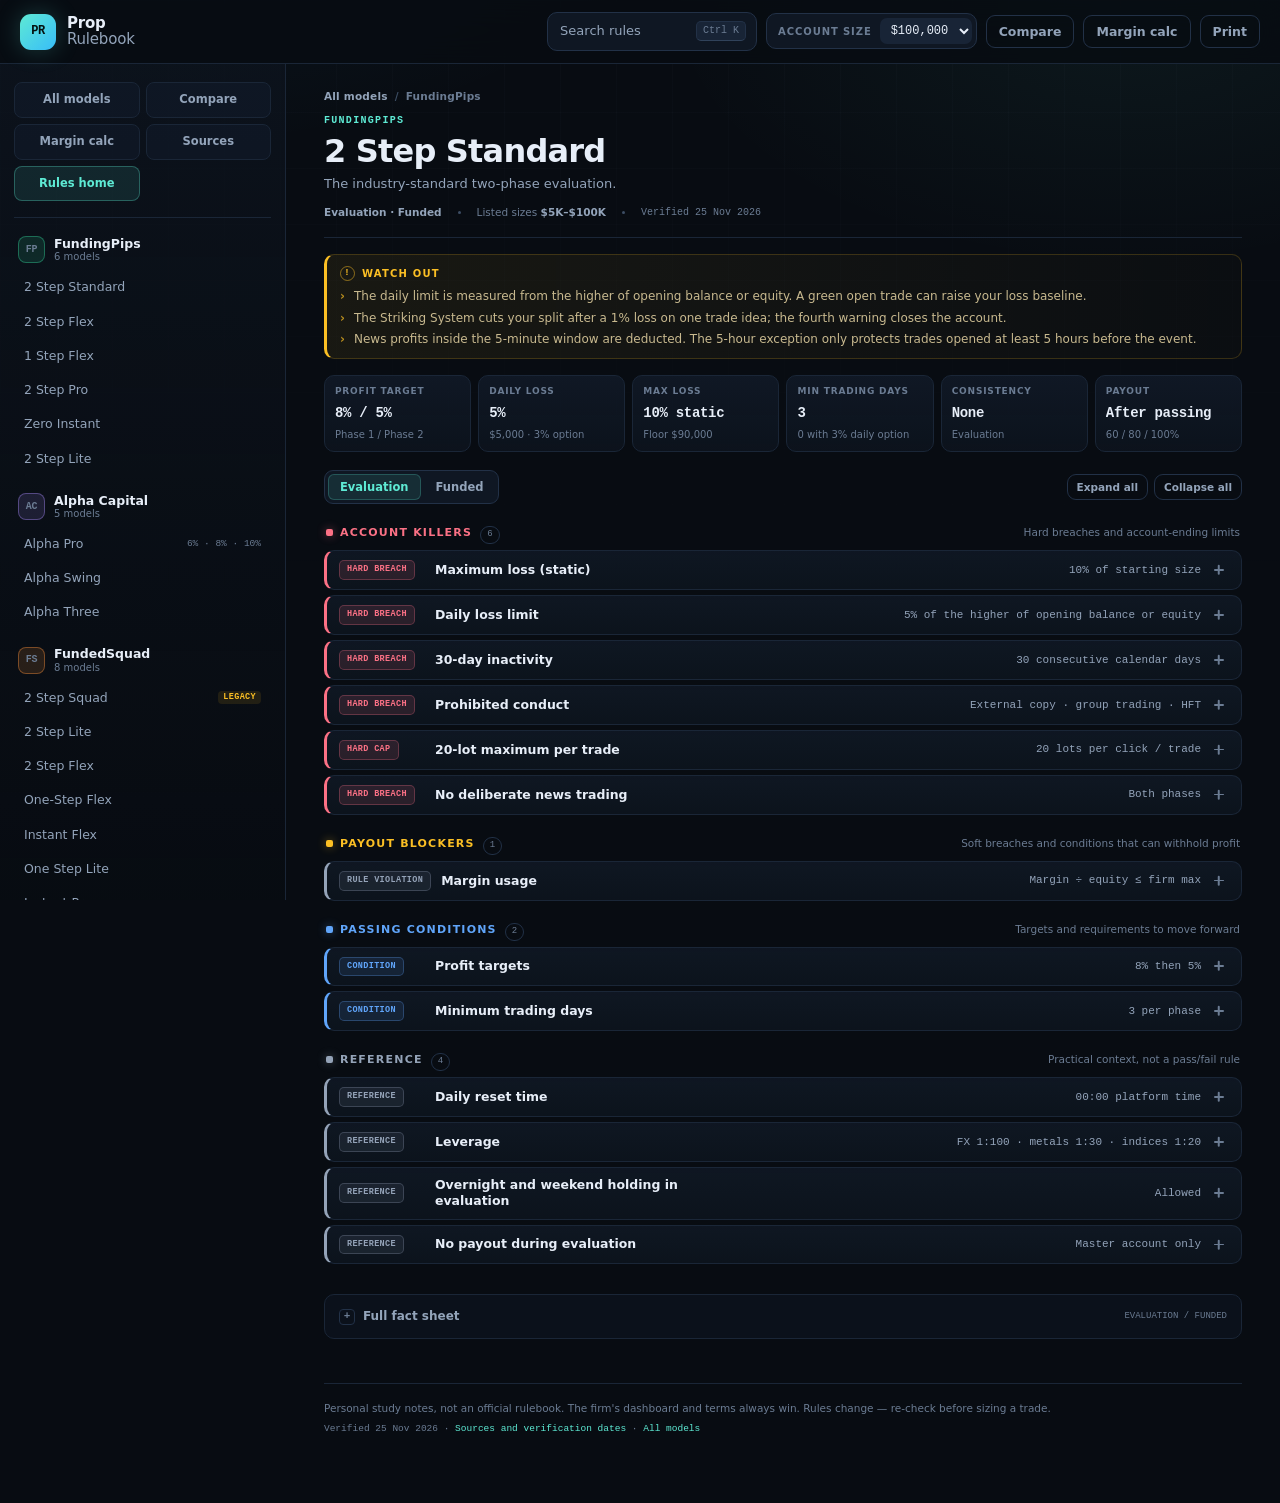
==== commit 87133df2: "Refresh Prop Rulebook to $100K/$200K with execution guardrails" ====
--- a/index.html
+++ b/index.html
@@ -84,6 +84,7 @@
   <script src="data/goatfunded.js"></script>
   <script src="data/fundedelite.js"></script>
   <script src="data/aquafunded.js"></script>
+  <script src="data/extra.js"></script>
   <script src="data/rules.js"></script>
   <script src="app.js"></script>
 </body>
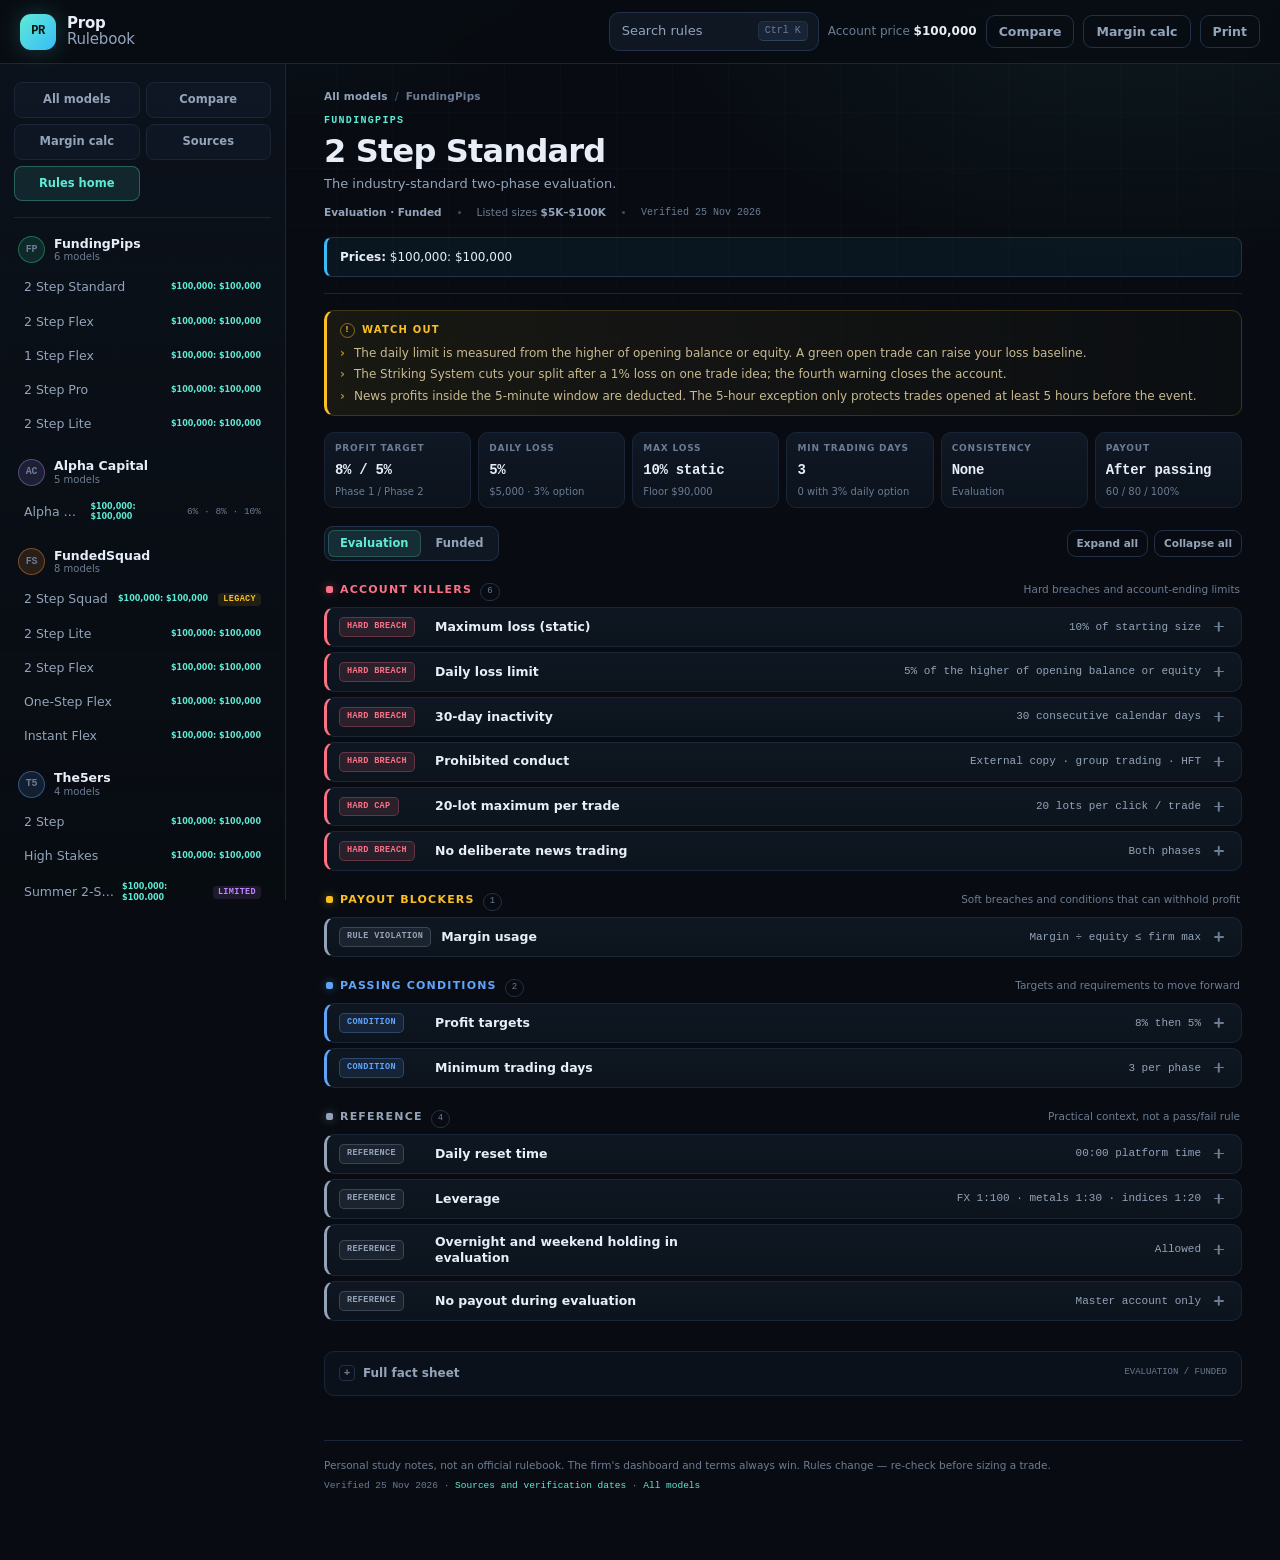
==== commit a51de5a0: "Refresh Prop Rulebook to $100K/$200K with execution guardrails" ====
--- a/index.html
+++ b/index.html
@@ -24,10 +24,7 @@
         <kbd>Ctrl K</kbd>
       </button>
 
-      <label class="size-picker" for="size-select">
-        <span>Account size</span>
-        <select id="size-select" aria-label="Example account size"></select>
-      </label>
+      <span class="topbar-price">Account price <strong>$100,000</strong></span>
 
       <a class="btn btn-ghost compare-link" href="#/compare">Compare</a>
       <a class="btn btn-ghost calc-link" href="#/calc">Margin calc</a>
--- a/styles.css
+++ b/styles.css
@@ -201,6 +201,16 @@
   font-weight: 500;
 }
 
+.topbar-price {
+  font-size: 12px;
+  color: var(--dim);
+}
+
+.topbar-price strong {
+  color: var(--text);
+  font-weight: 600;
+}
+
 .topbar-actions {
   display: flex;
   align-items: center;
@@ -422,6 +432,28 @@
   flex: 0 0 auto;
 }
 
+.nav-firm-mark {
+  display: grid;
+  place-items: center;
+  min-width: 27px;
+  height: 27px;
+  border: 1px solid color-mix(in srgb, var(--firm) 40%, transparent);
+  border-radius: 50%;
+  background: color-mix(in srgb, var(--firm) 13%, transparent);
+  color: var(--firm);
+  font-family: var(--mono);
+  font-size: 9px;
+  font-weight: 800;
+  flex: 0 0 auto;
+}
+
+.nav-model-price {
+  display: block;
+  font-size: 8px;
+  color: var(--accent);
+  font-weight: 600;
+}
+
 .nav-firm-head > div {
   display: flex;
   flex-direction: column;
@@ -1455,6 +1487,11 @@
   color: var(--dim);
   font-family: var(--mono);
   font-size: 9.5px;
+}
+
+.model-price {
+  color: var(--accent);
+  font-weight: 600;
 }
 
 .model-card-meta span::before {
@@ -2689,3 +2726,11 @@
 .calc-out strong {
   font-size: 16px;
 }
+
+.notice-price {
+  color: var(--text);
+}
+
+.notice-price strong {
+  font-weight: 600;
+}
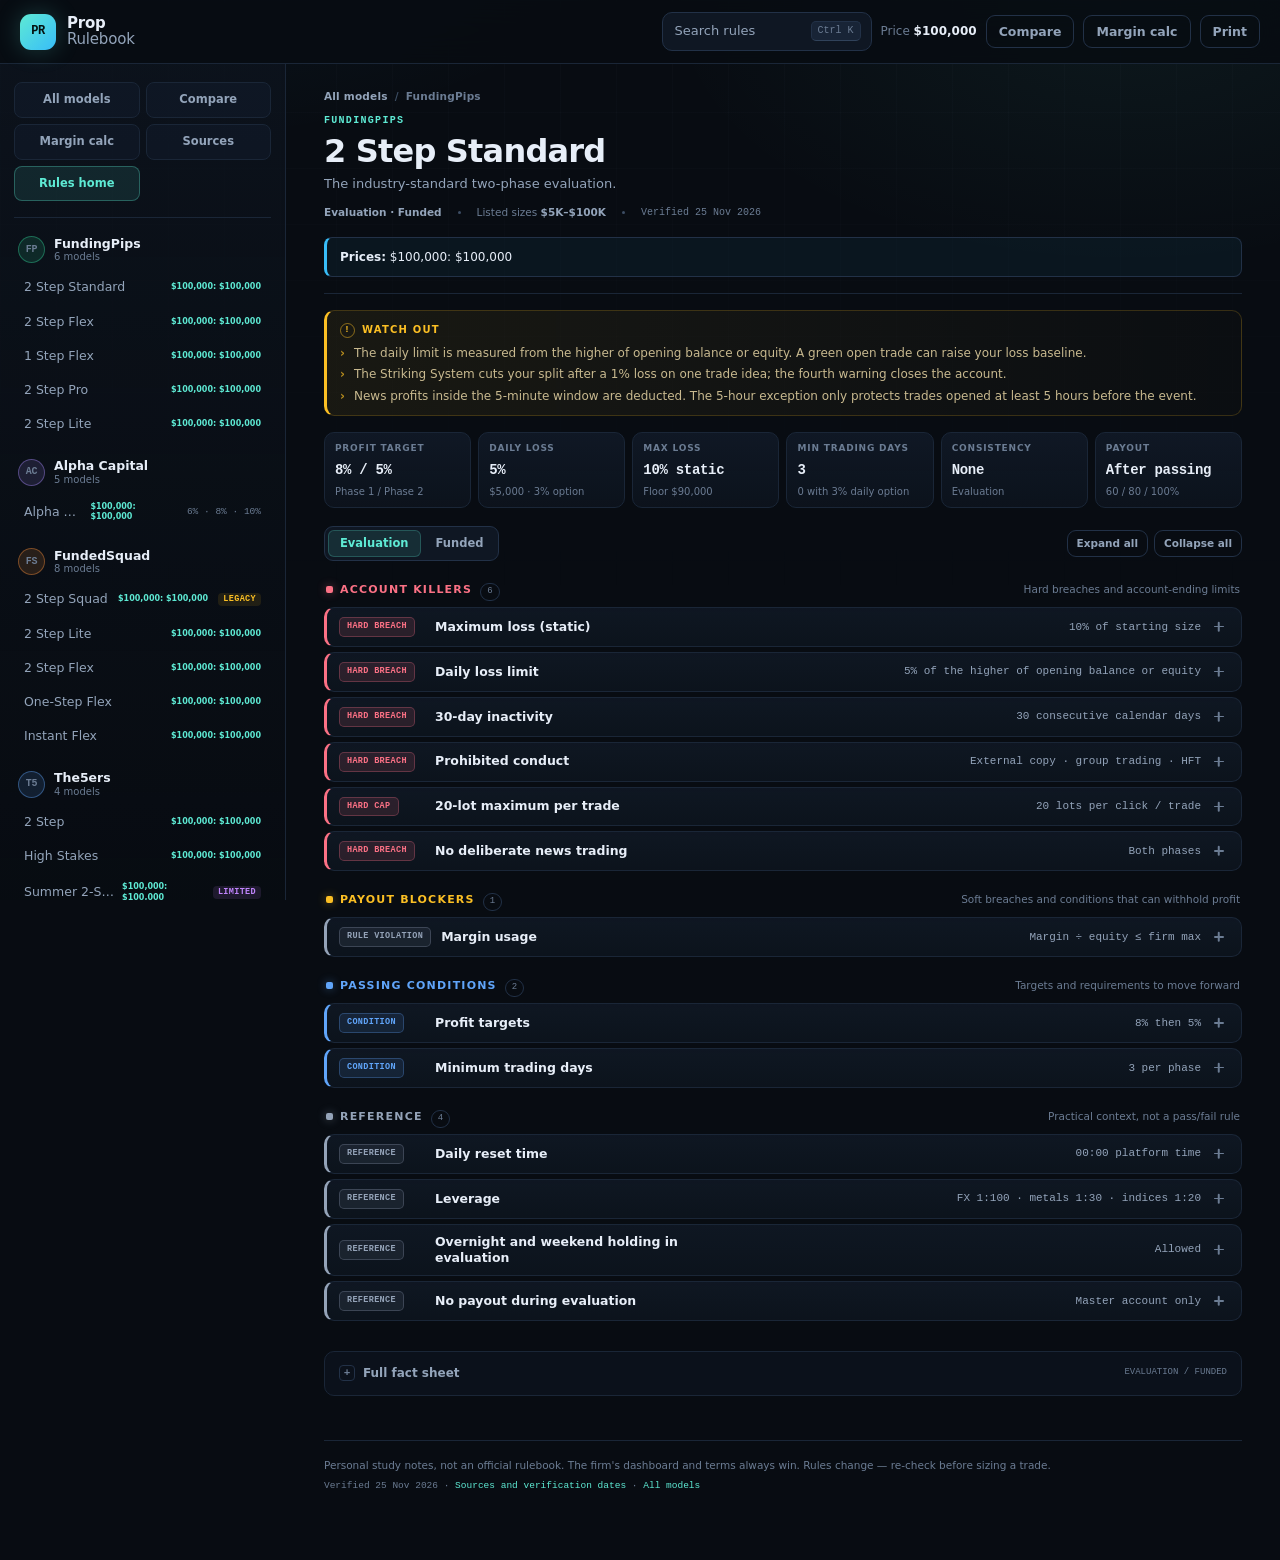
==== commit 2716f97e: "Refresh Prop Rulebook to $100K/$200K with execution guardrails" ====
--- a/index.html
+++ b/index.html
@@ -24,7 +24,7 @@
         <kbd>Ctrl K</kbd>
       </button>
 
-      <span class="topbar-price">Account price <strong>$100,000</strong></span>
+      <span class="topbar-price">Price <strong>$100,000</strong></span>
 
       <a class="btn btn-ghost compare-link" href="#/compare">Compare</a>
       <a class="btn btn-ghost calc-link" href="#/calc">Margin calc</a>
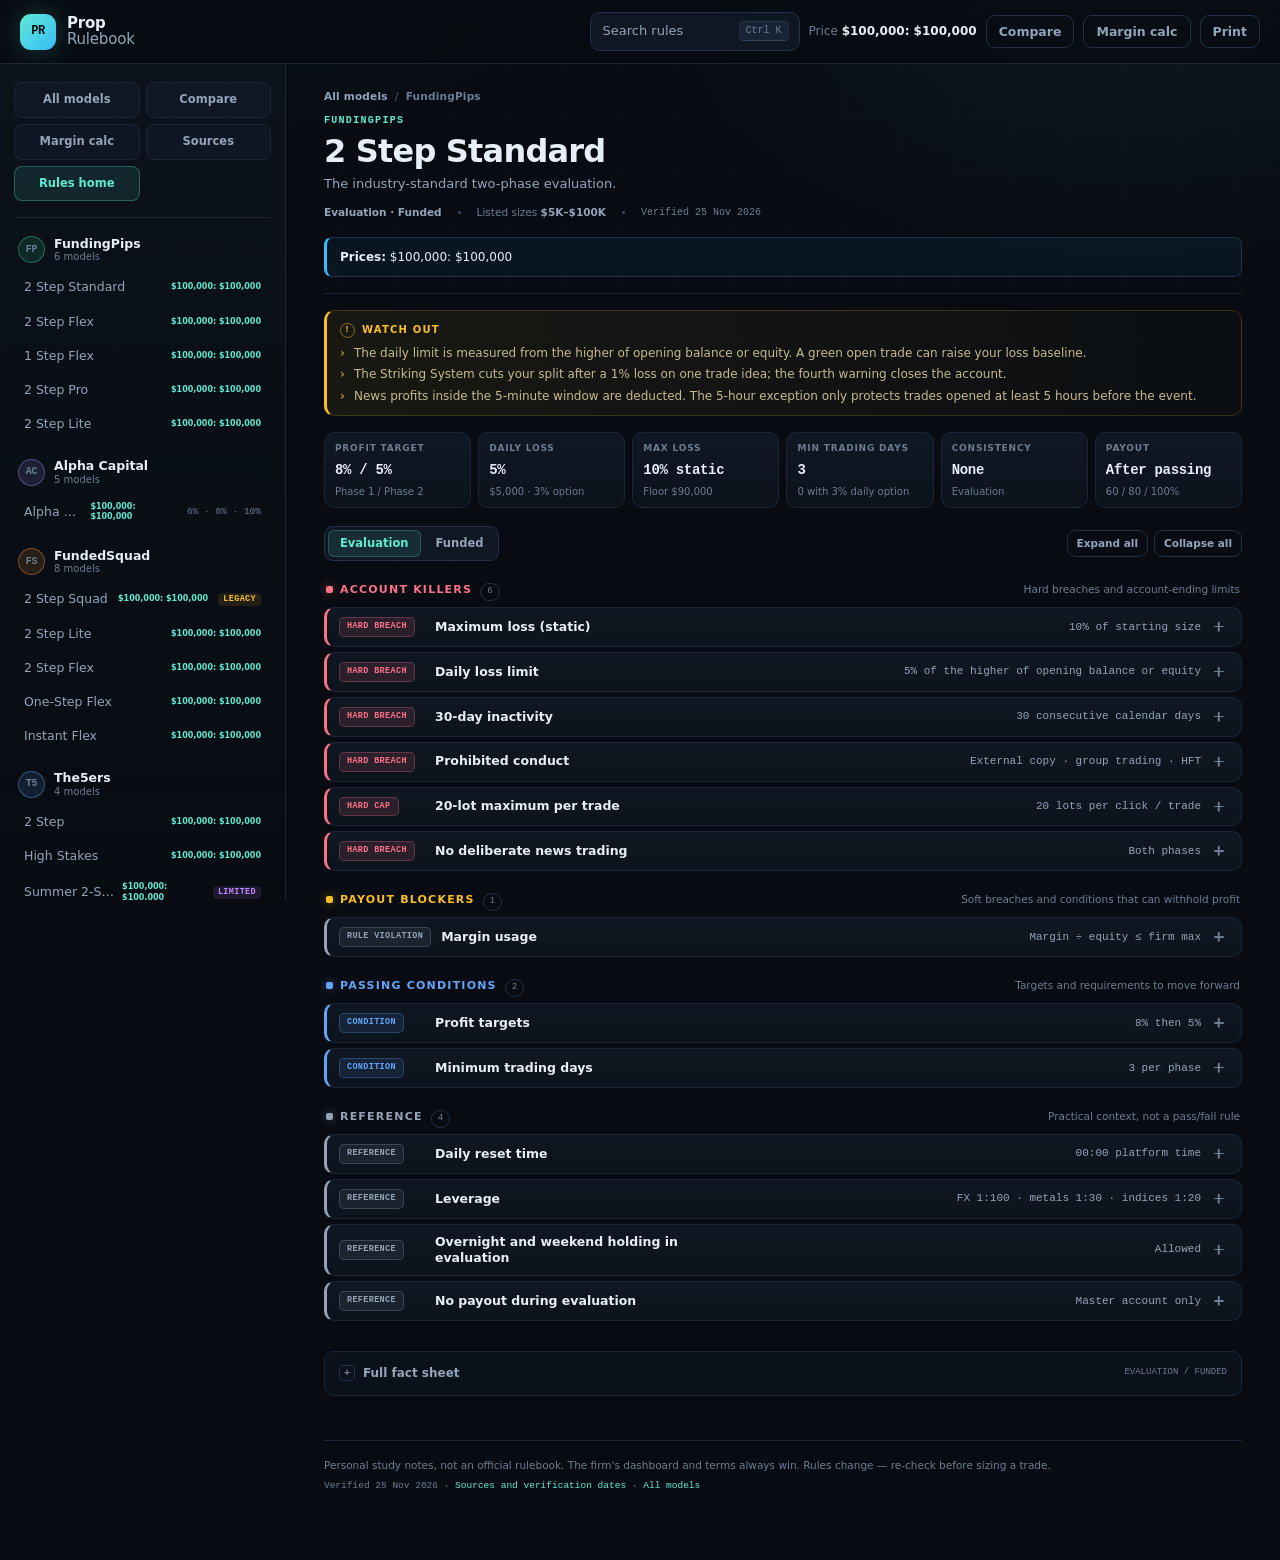
==== commit 04a29eb4: "Refresh Prop Rulebook to $100K/$200K with execution guardrails" ====
--- a/index.html
+++ b/index.html
@@ -24,7 +24,7 @@
         <kbd>Ctrl K</kbd>
       </button>
 
-      <span class="topbar-price">Price <strong>$100,000</strong></span>
+      <span class="topbar-price" id="topbar-price">Price <strong>$100,000</strong></span>
 
       <a class="btn btn-ghost compare-link" href="#/compare">Compare</a>
       <a class="btn btn-ghost calc-link" href="#/calc">Margin calc</a>
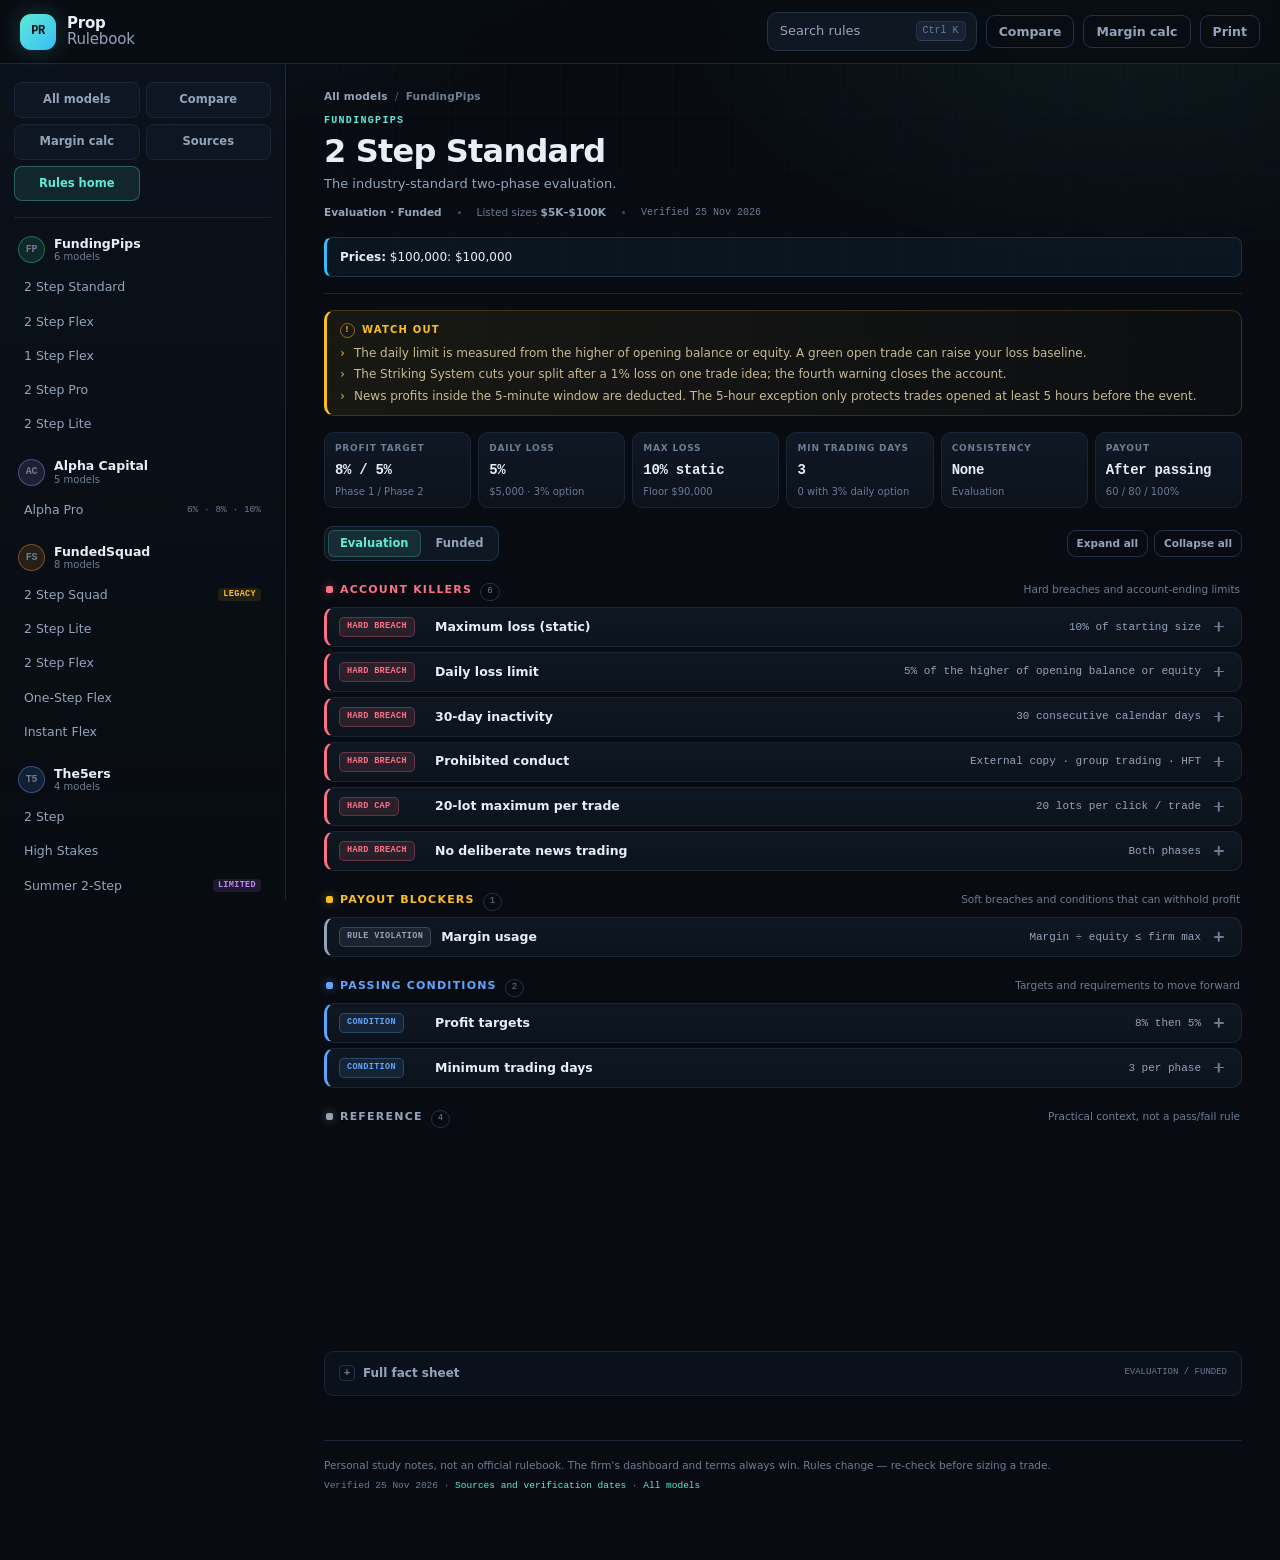
==== commit 673893bb: "Refresh Prop Rulebook to $100K/$200K with execution guardrails" ====
--- a/index.html
+++ b/index.html
@@ -23,8 +23,6 @@
         <span class="search-trigger-label">Search rules</span>
         <kbd>Ctrl K</kbd>
       </button>
-
-      <span class="topbar-price" id="topbar-price">Price <strong>$100,000</strong></span>
 
       <a class="btn btn-ghost compare-link" href="#/compare">Compare</a>
       <a class="btn btn-ghost calc-link" href="#/calc">Margin calc</a>
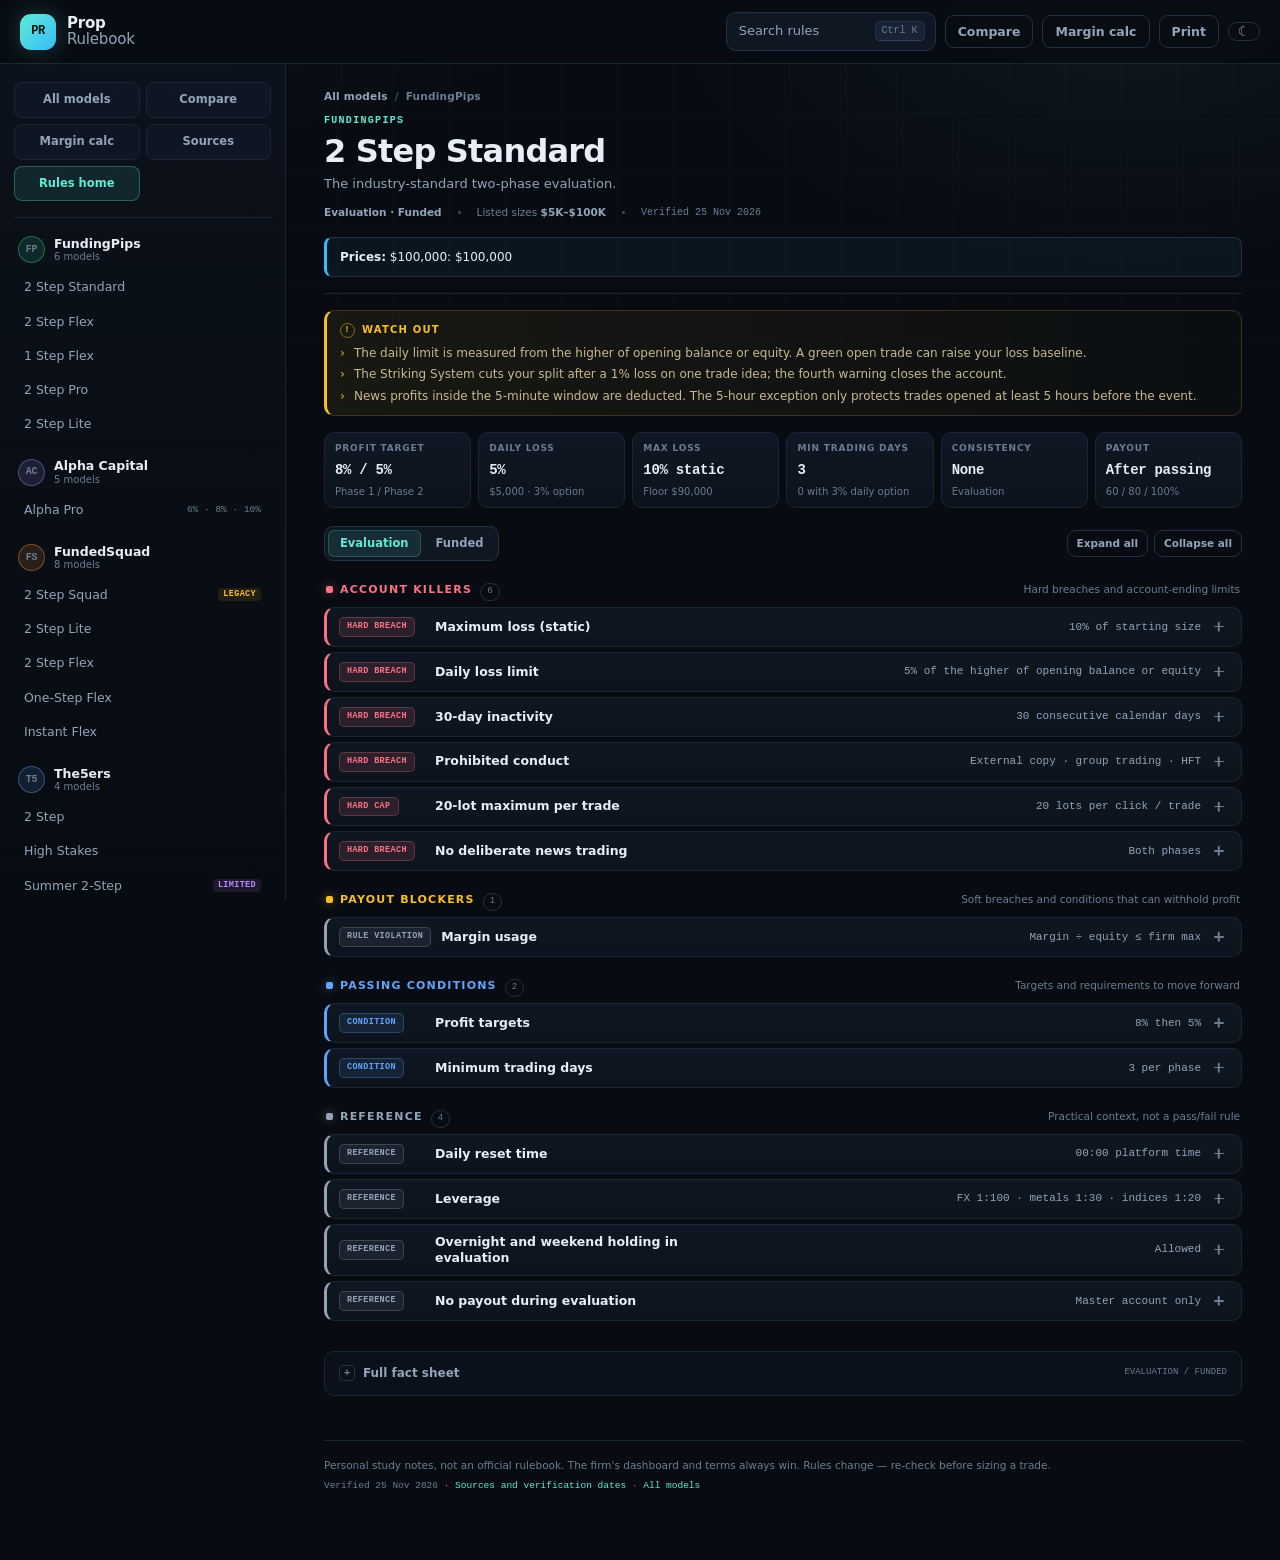
==== commit ba6d95ca: "Refresh Prop Rulebook to $100K/$200K with execution guardrails" ====
--- a/index.html
+++ b/index.html
@@ -27,6 +27,7 @@
       <a class="btn btn-ghost compare-link" href="#/compare">Compare</a>
       <a class="btn btn-ghost calc-link" href="#/calc">Margin calc</a>
       <button id="print-btn" class="btn btn-ghost" type="button">Print</button>
+      <button id="theme-toggle" class="btn btn-ghost" type="button" aria-label="Toggle dark/light mode" title="Dark/Light"></button>
       <button id="menu-btn" class="btn btn-icon menu-btn" type="button" aria-label="Open menu" aria-expanded="false" aria-controls="sidebar">☰</button>
     </div>
   </header>
--- a/styles.css
+++ b/styles.css
@@ -61,6 +61,40 @@
   text-rendering: optimizeLegibility;
 }
 
+body[data-theme="light"] {
+  color-scheme: light;
+  --bg: #f7f6f0;
+  --bg-soft: #f1eee5;
+  --panel: #fffaf1;
+  --panel-2: #f8f2e7;
+  --panel-3: #f2ebd9;
+  --line: #d9d0bc;
+  --line-soft: #e3dcc8;
+  --text: #3b3a36;
+  --muted: #8b897f;
+  --dim: #b4b1a5;
+  --accent: #a05a1f;
+  --accent-2: #8a4d18;
+  --accent-soft: rgba(160, 90, 31, 0.1);
+  --red: #b33826;
+  --red-soft: rgba(179, 56, 38, 0.1);
+  --amber: #b36b00;
+  --amber-soft: rgba(179, 107, 0, 0.1);
+  --blue: #4a6a9a;
+  --blue-soft: rgba(74, 106, 154, 0.1);
+  --purple: #7a5a8a;
+  --purple-soft: rgba(122, 90, 138, 0.1);
+  --slate: #7b7666;
+  --slate-soft: rgba(123, 118, 102, 0.1);
+  --shadow: 0 12px 30px rgba(139, 93, 31, 0.12);
+}
+
+body[data-theme="light"] body::before { opacity: 0.2; }
+
+body[data-theme="light"] #theme-toggle {
+  color: #3b3a36;
+}
+
 body::before {
   content: "";
   position: fixed;
@@ -324,6 +358,15 @@
   border-color: #31445f;
   background: var(--panel);
   color: var(--text);
+}
+
+#theme-toggle {
+  width: 32px;
+  padding: 0;
+  display: inline-flex;
+  align-items: center;
+  justify-content: center;
+  font-size: 14px;
 }
 
 .btn-icon {
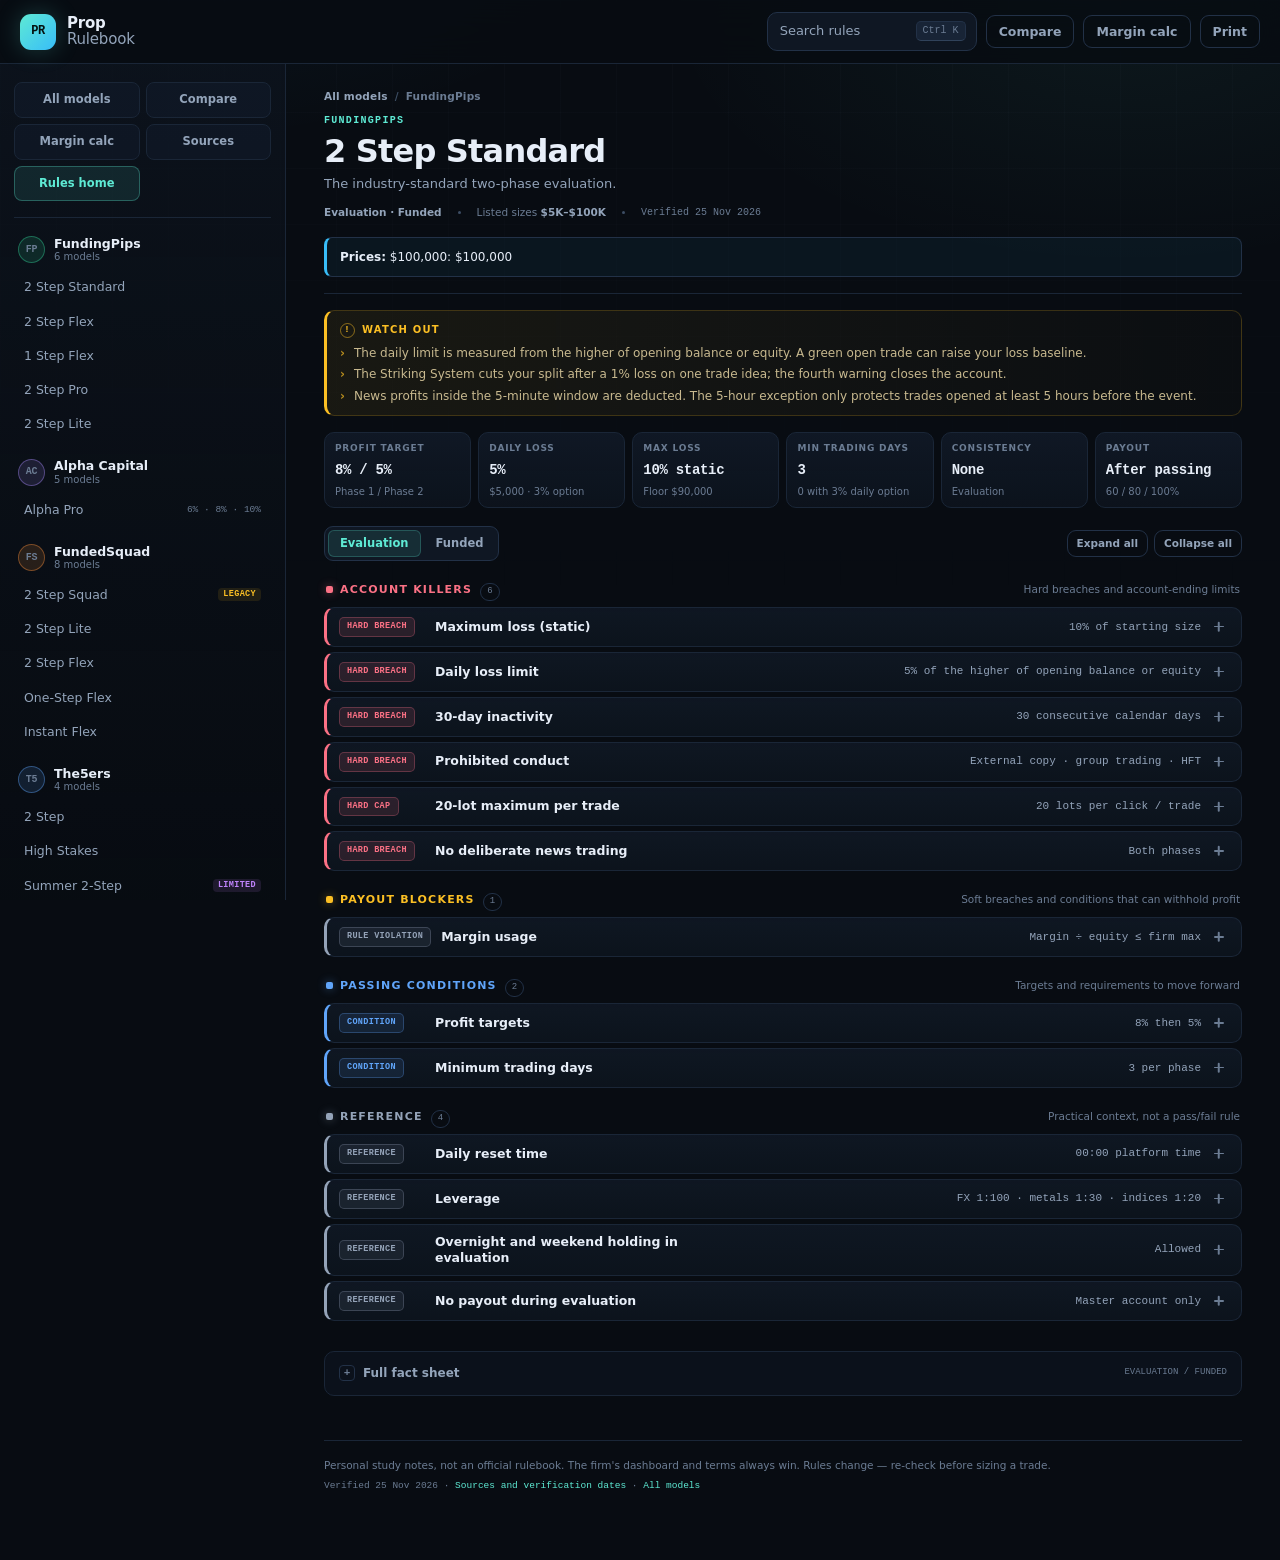
==== commit 96c28bd3: "Refresh Prop Rulebook to $100K/$200K with execution guardrails" ====
--- a/index.html
+++ b/index.html
@@ -27,7 +27,6 @@
       <a class="btn btn-ghost compare-link" href="#/compare">Compare</a>
       <a class="btn btn-ghost calc-link" href="#/calc">Margin calc</a>
       <button id="print-btn" class="btn btn-ghost" type="button">Print</button>
-      <button id="theme-toggle" class="btn btn-ghost" type="button" aria-label="Toggle dark/light mode" title="Dark/Light"></button>
       <button id="menu-btn" class="btn btn-icon menu-btn" type="button" aria-label="Open menu" aria-expanded="false" aria-controls="sidebar">☰</button>
     </div>
   </header>
--- a/styles.css
+++ b/styles.css
@@ -61,40 +61,6 @@
   text-rendering: optimizeLegibility;
 }
 
-body[data-theme="light"] {
-  color-scheme: light;
-  --bg: #f7f6f0;
-  --bg-soft: #f1eee5;
-  --panel: #fffaf1;
-  --panel-2: #f8f2e7;
-  --panel-3: #f2ebd9;
-  --line: #d9d0bc;
-  --line-soft: #e3dcc8;
-  --text: #3b3a36;
-  --muted: #8b897f;
-  --dim: #b4b1a5;
-  --accent: #a05a1f;
-  --accent-2: #8a4d18;
-  --accent-soft: rgba(160, 90, 31, 0.1);
-  --red: #b33826;
-  --red-soft: rgba(179, 56, 38, 0.1);
-  --amber: #b36b00;
-  --amber-soft: rgba(179, 107, 0, 0.1);
-  --blue: #4a6a9a;
-  --blue-soft: rgba(74, 106, 154, 0.1);
-  --purple: #7a5a8a;
-  --purple-soft: rgba(122, 90, 138, 0.1);
-  --slate: #7b7666;
-  --slate-soft: rgba(123, 118, 102, 0.1);
-  --shadow: 0 12px 30px rgba(139, 93, 31, 0.12);
-}
-
-body[data-theme="light"] body::before { opacity: 0.2; }
-
-body[data-theme="light"] #theme-toggle {
-  color: #3b3a36;
-}
-
 body::before {
   content: "";
   position: fixed;
